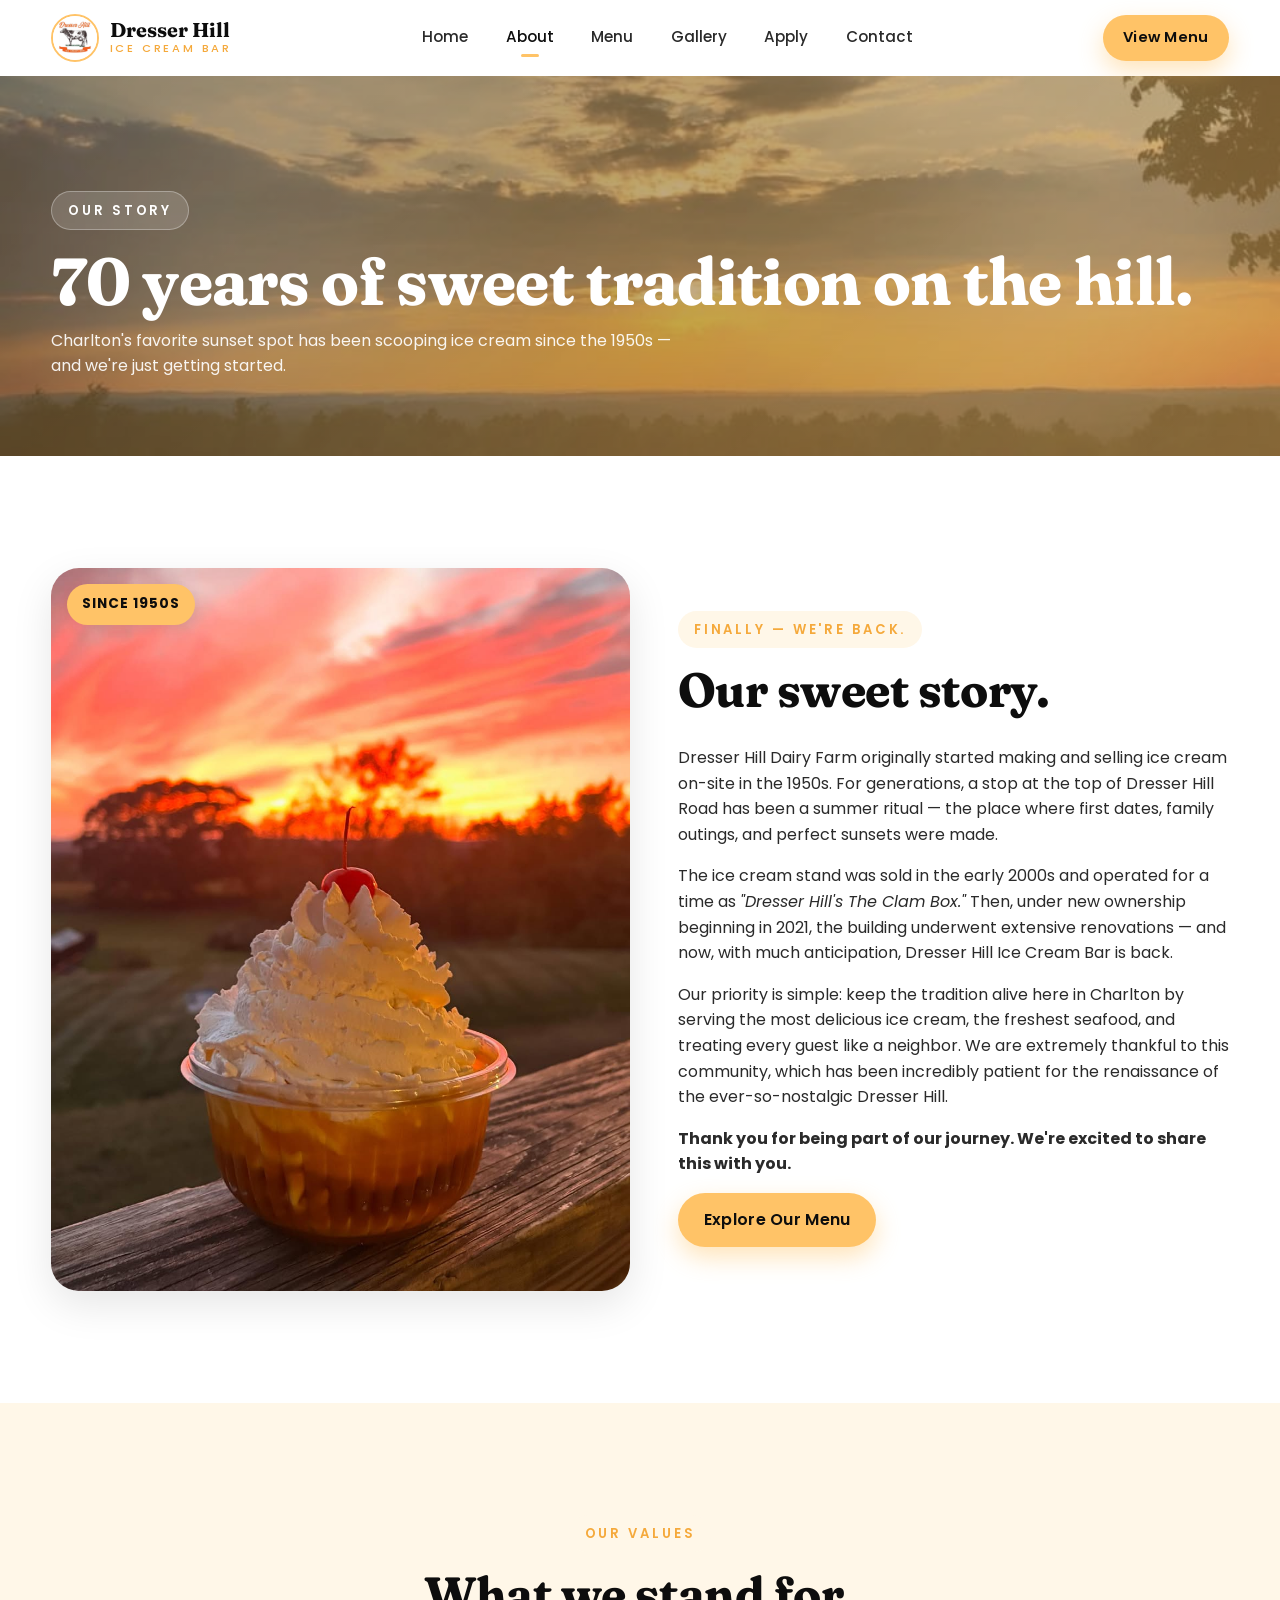
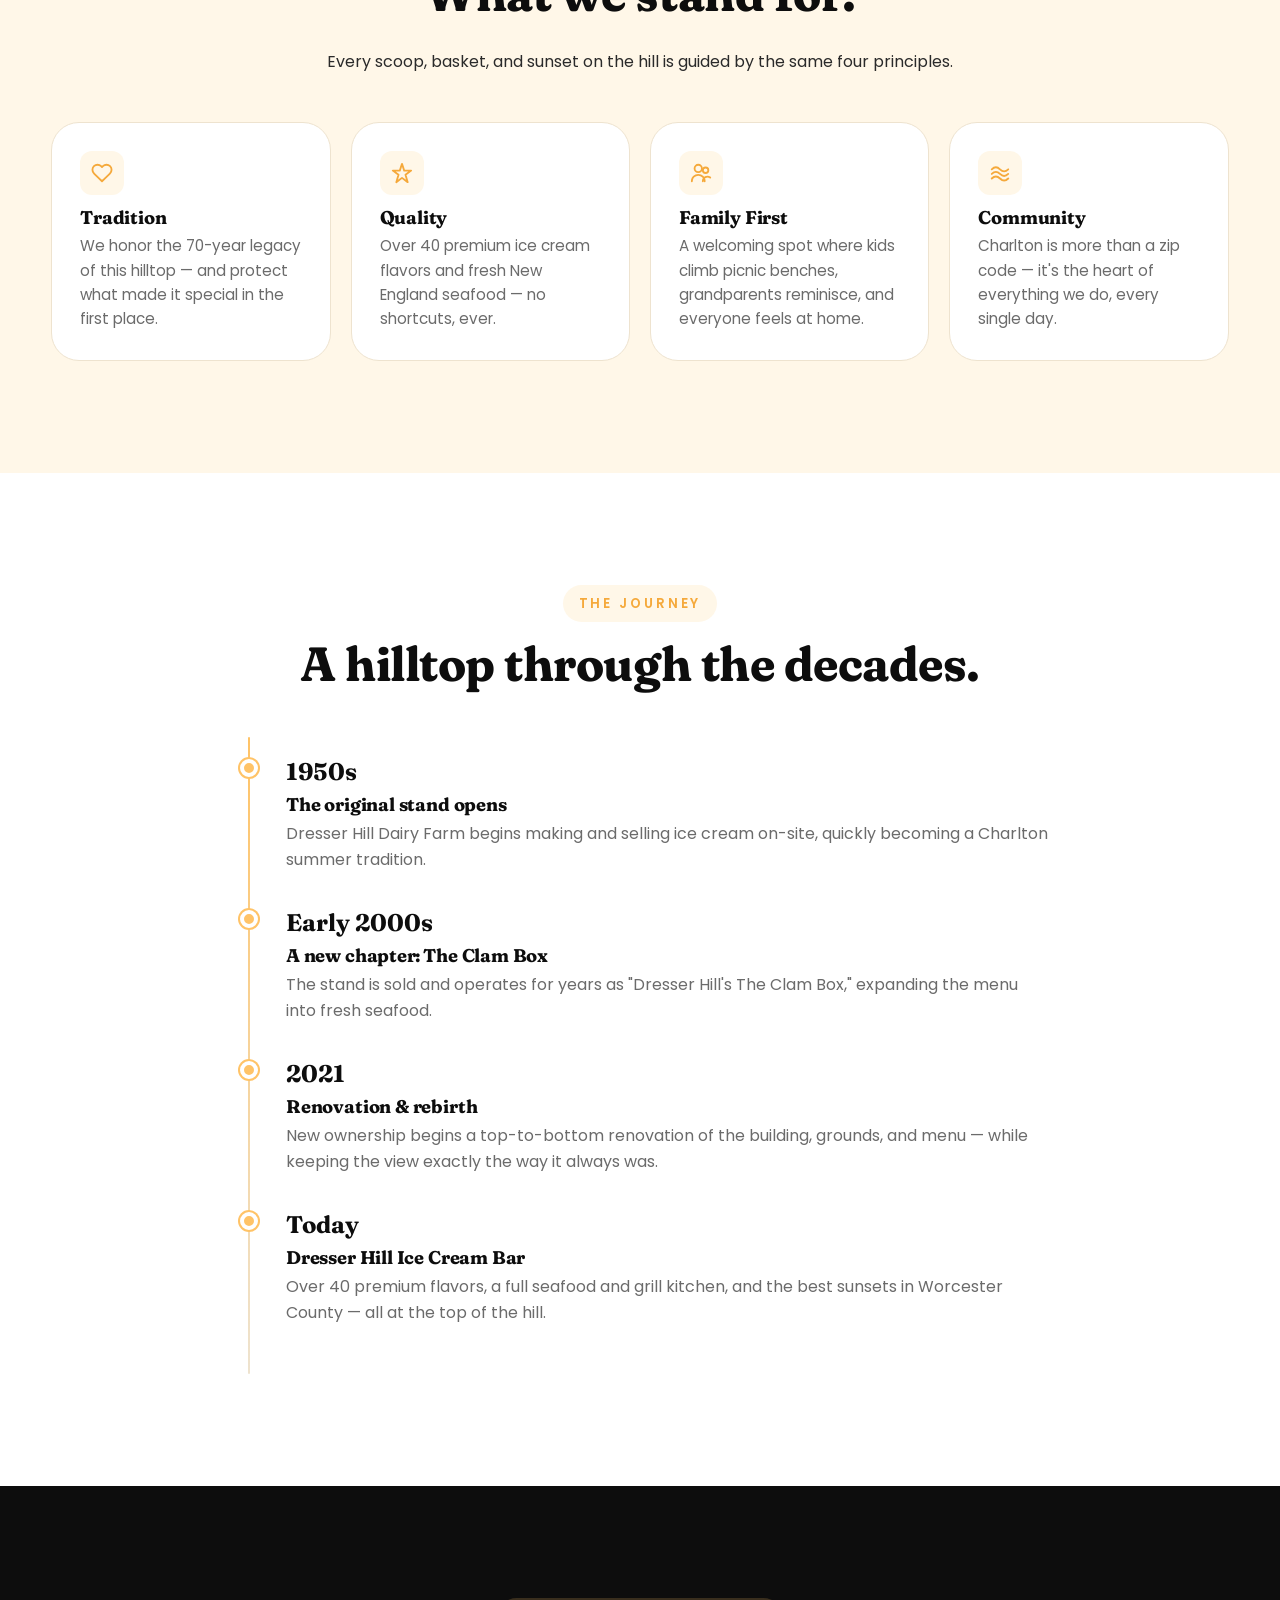
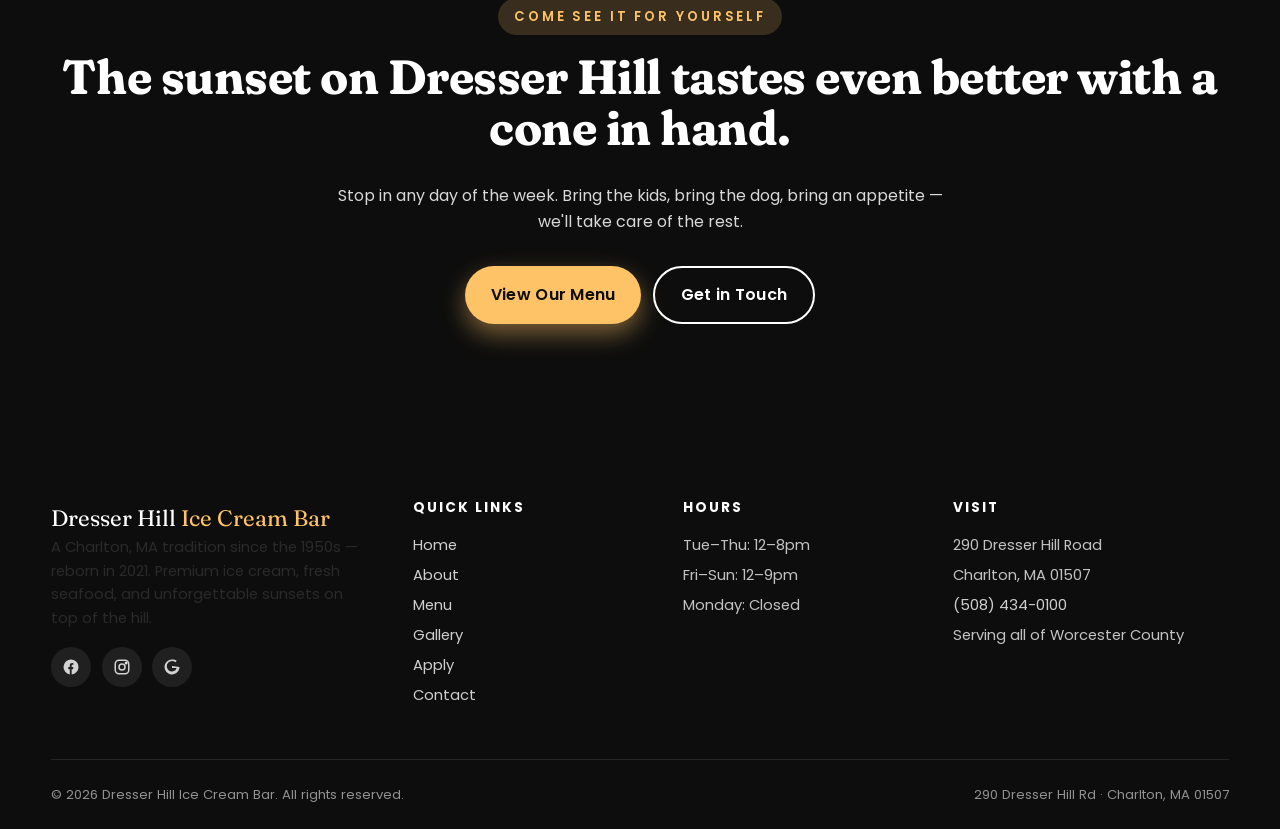
==== about.html @ 0f10ec92 "Initial commit: Dresser Hill Ice Cream Bar static site Made-with: Cursor" ====
<!DOCTYPE html>
<html lang="en">
<head>
<meta charset="UTF-8" />
<meta name="viewport" content="width=device-width, initial-scale=1.0" />
<title>About Dresser Hill Ice Cream Bar | Charlton, MA History Since the 1950s</title>
<meta name="description" content="The story of Dresser Hill — a Charlton, MA ice cream and seafood landmark since the 1950s, reborn in 2021. Learn our history, mission, and what makes us the hilltop favorite." />
<link rel="canonical" href="https://www.dresserhillicecreambar.com/about.html" />

<meta property="og:type" content="article" />
<meta property="og:title" content="About Dresser Hill Ice Cream Bar" />
<meta property="og:description" content="70 years of ice cream tradition on the highest hill in Worcester County. Our story, our mission, and the team behind the scoops." />
<meta property="og:image" content="images/sunset.jpg" />
<meta name="twitter:card" content="summary_large_image" />

<link rel="preconnect" href="https://fonts.googleapis.com" />
<link rel="preconnect" href="https://fonts.gstatic.com" crossorigin />
<link href="https://fonts.googleapis.com/css2?family=Fraunces:ital,opsz,wght,SOFT,WONK@0,9..144,400..800,30..100,0..1;1,9..144,400..700,30..100,0..1&family=Poppins:wght@300;400;500;600;700&display=swap" rel="stylesheet" />
<link rel="stylesheet" href="css/styles.css" />
<link rel="icon" href="images/logo.jpg" type="image/jpeg" />

<script type="application/ld+json">
{
  "@context": "https://schema.org",
  "@type": "IceCreamShop",
  "name": "Dresser Hill Ice Cream Bar",
  "url": "https://www.dresserhillicecreambar.com/about.html",
  "image": "https://www.dresserhillicecreambar.com/images/sunset.jpg",
  "telephone": "+1-508-434-0100",
  "address": {
    "@type": "PostalAddress",
    "streetAddress": "290 Dresser Hill Road",
    "addressLocality": "Charlton",
    "addressRegion": "MA",
    "postalCode": "01507",
    "addressCountry": "US"
  },
  "foundingDate": "1950",
  "aggregateRating": { "@type": "AggregateRating", "ratingValue": "4.1", "reviewCount": "129" }
}
</script>
</head>
<body>

<header class="header">
  <div class="container header__inner">
    <a href="index.html" class="brand" aria-label="Dresser Hill Ice Cream Bar home">
      <img src="images/logo.jpg" alt="Dresser Hill Ice Cream Bar logo" class="brand__logo" />
      <span class="brand__text">Dresser Hill<small>Ice Cream Bar</small></span>
    </a>
    <nav class="nav" aria-label="Primary">
      <a href="index.html">Home</a>
      <a href="about.html" class="active">About</a>
      <a href="services.html">Menu</a>
      <a href="gallery.html">Gallery</a>
      <a href="apply.html">Apply</a>
      <a href="contact.html">Contact</a>
      <a href="services.html" class="btn btn--primary">View Menu</a>
    </nav>
    <a href="services.html" class="btn btn--primary header__cta">View Menu</a>
    <button class="menu-toggle" aria-label="Open menu" aria-expanded="false"><span></span></button>
  </div>
</header>

<section class="page-hero">
  <div class="container">
    <span class="eyebrow">Our Story</span>
    <h1>70 years of sweet tradition on the hill.</h1>
    <p>Charlton's favorite sunset spot has been scooping ice cream since the 1950s — and we're just getting started.</p>
  </div>
</section>

<!-- ======= STORY ======= -->
<section class="section">
  <div class="container">
    <div class="story">
      <div class="story__media reveal reveal--left">
        <img src="images/ice-cream-sunset.jpg" alt="Ice cream with Dresser Hill sunset backdrop" loading="lazy" />
        <div class="story__badge">Since 1950s</div>
      </div>
      <div class="story__body reveal reveal--right">
        <span class="eyebrow">Finally — we're back.</span>
        <h2>Our sweet story.</h2>
        <p>Dresser Hill Dairy Farm originally started making and selling ice cream on-site in the 1950s. For generations, a stop at the top of Dresser Hill Road has been a summer ritual — the place where first dates, family outings, and perfect sunsets were made.</p>
        <p>The ice cream stand was sold in the early 2000s and operated for a time as <em>"Dresser Hill's The Clam Box."</em> Then, under new ownership beginning in 2021, the building underwent extensive renovations — and now, with much anticipation, Dresser Hill Ice Cream Bar is back.</p>
        <p>Our priority is simple: keep the tradition alive here in Charlton by serving the most delicious ice cream, the freshest seafood, and treating every guest like a neighbor. We are extremely thankful to this community, which has been incredibly patient for the renaissance of the ever-so-nostalgic Dresser Hill.</p>
        <p><strong>Thank you for being part of our journey. We're excited to share this with you.</strong></p>
        <a href="services.html" class="btn btn--primary">Explore Our Menu</a>
      </div>
    </div>
  </div>
</section>

<!-- ======= VALUES ======= -->
<section class="section section--tinted">
  <div class="container">
    <div class="section__head reveal">
      <span class="eyebrow">Our Values</span>
      <h2>What we stand for.</h2>
      <p>Every scoop, basket, and sunset on the hill is guided by the same four principles.</p>
    </div>
    <div class="values">
      <div class="value-card reveal" data-stagger="1">
        <div class="value-icon"><svg width="22" height="22" viewBox="0 0 24 24" fill="none" stroke="currentColor" stroke-width="2" stroke-linecap="round" stroke-linejoin="round"><path d="M20.8 4.6a5.5 5.5 0 0 0-7.8 0L12 5.6l-1-1a5.5 5.5 0 1 0-7.8 7.8l1 1L12 21l7.8-7.6 1-1a5.5 5.5 0 0 0 0-7.8z"/></svg></div>
        <h3>Tradition</h3>
        <p>We honor the 70-year legacy of this hilltop — and protect what made it special in the first place.</p>
      </div>
      <div class="value-card reveal" data-stagger="2">
        <div class="value-icon"><svg width="22" height="22" viewBox="0 0 24 24" fill="none" stroke="currentColor" stroke-width="2" stroke-linecap="round" stroke-linejoin="round"><path d="M12 2l2.4 7.4H22l-6.2 4.5L18.2 22 12 17.3 5.8 22l2.4-8.1L2 9.4h7.6z"/></svg></div>
        <h3>Quality</h3>
        <p>Over 40 premium ice cream flavors and fresh New England seafood — no shortcuts, ever.</p>
      </div>
      <div class="value-card reveal" data-stagger="3">
        <div class="value-icon"><svg width="22" height="22" viewBox="0 0 24 24" fill="none" stroke="currentColor" stroke-width="2" stroke-linecap="round" stroke-linejoin="round"><circle cx="9" cy="7" r="4"/><circle cx="17" cy="9" r="3"/><path d="M2 21a7 7 0 0 1 14 0"/><path d="M14 21a5 5 0 0 1 8-4"/></svg></div>
        <h3>Family First</h3>
        <p>A welcoming spot where kids climb picnic benches, grandparents reminisce, and everyone feels at home.</p>
      </div>
      <div class="value-card reveal" data-stagger="4">
        <div class="value-icon"><svg width="22" height="22" viewBox="0 0 24 24" fill="none" stroke="currentColor" stroke-width="2" stroke-linecap="round" stroke-linejoin="round"><path d="M3 18c3-3 6-3 9 0s6 3 9 0"/><path d="M3 13c3-3 6-3 9 0s6 3 9 0"/><path d="M3 8c3-3 6-3 9 0s6 3 9 0"/></svg></div>
        <h3>Community</h3>
        <p>Charlton is more than a zip code — it's the heart of everything we do, every single day.</p>
      </div>
    </div>
  </div>
</section>

<!-- ======= TIMELINE ======= -->
<section class="section">
  <div class="container">
    <div class="section__head reveal">
      <span class="eyebrow">The Journey</span>
      <h2>A hilltop through the decades.</h2>
    </div>
    <div class="timeline">
      <div class="timeline__item reveal">
        <div class="timeline__year">1950s</div>
        <h3>The original stand opens</h3>
        <p>Dresser Hill Dairy Farm begins making and selling ice cream on-site, quickly becoming a Charlton summer tradition.</p>
      </div>
      <div class="timeline__item reveal">
        <div class="timeline__year">Early 2000s</div>
        <h3>A new chapter: The Clam Box</h3>
        <p>The stand is sold and operates for years as "Dresser Hill's The Clam Box," expanding the menu into fresh seafood.</p>
      </div>
      <div class="timeline__item reveal">
        <div class="timeline__year">2021</div>
        <h3>Renovation &amp; rebirth</h3>
        <p>New ownership begins a top-to-bottom renovation of the building, grounds, and menu — while keeping the view exactly the way it always was.</p>
      </div>
      <div class="timeline__item reveal">
        <div class="timeline__year">Today</div>
        <h3>Dresser Hill Ice Cream Bar</h3>
        <p>Over 40 premium flavors, a full seafood and grill kitchen, and the best sunsets in Worcester County — all at the top of the hill.</p>
      </div>
    </div>
  </div>
</section>

<!-- ======= CTA STRIP ======= -->
<section class="section section--dark center-text">
  <div class="container reveal">
    <span class="eyebrow" style="background:rgba(255,195,103,.18);color:#ffc367">Come See It For Yourself</span>
    <h2 style="color:#fff">The sunset on Dresser Hill tastes even better with a cone in hand.</h2>
    <p style="max-width:640px;margin:0 auto 2rem">Stop in any day of the week. Bring the kids, bring the dog, bring an appetite — we'll take care of the rest.</p>
    <div style="display:flex;gap:.7rem;flex-wrap:wrap;justify-content:center">
      <a href="services.html" class="btn btn--primary">View Our Menu</a>
      <a href="contact.html" class="btn btn--ghost" style="border-color:#fff;color:#fff">Get in Touch</a>
    </div>
  </div>
</section>

<footer class="footer">
  <div class="container">
    <div class="footer__grid">
      <div class="footer__about">
        <div class="footer__brand">Dresser Hill <span>Ice Cream Bar</span></div>
        <p>A Charlton, MA tradition since the 1950s — reborn in 2021. Premium ice cream, fresh seafood, and unforgettable sunsets on top of the hill.</p>
        <div class="footer__socials" aria-label="Social media">
          <a href="https://www.facebook.com/profile.php?id=61554546819414" target="_blank" rel="noopener" aria-label="Facebook"><svg viewBox="0 0 24 24" fill="currentColor"><path d="M22 12a10 10 0 1 0-11.6 9.9v-7h-2V12h2V9.8c0-2 1.2-3.1 3-3.1.9 0 1.8.2 1.8.2v2h-1c-1 0-1.3.6-1.3 1.3V12h2.2l-.3 2.9h-1.9v7A10 10 0 0 0 22 12z"/></svg></a>
          <a href="https://www.instagram.com/dresserhillicecreambar" target="_blank" rel="noopener" aria-label="Instagram"><svg viewBox="0 0 24 24" fill="none" stroke="currentColor" stroke-width="2"><rect x="3" y="3" width="18" height="18" rx="5"/><circle cx="12" cy="12" r="4"/><circle cx="17.5" cy="6.5" r="1" fill="currentColor"/></svg></a>
          <a href="https://maps.app.goo.gl/nAyVSWf8aKPRnjjG9" target="_blank" rel="noopener" aria-label="Google"><svg viewBox="0 0 24 24" fill="currentColor"><path d="M12 10.8v2.6h6.1c-.3 1.6-2 4.6-6.1 4.6a6.9 6.9 0 1 1 0-14 6.2 6.2 0 0 1 4.4 1.7l2-2A9.2 9.2 0 0 0 12 2a10 10 0 1 0 9.8 12c0-.6.1-1.3.1-2L12 10.8z"/></svg></a>
        </div>
      </div>
      <div>
        <h4>Quick Links</h4>
        <ul class="footer__list">
          <li><a href="index.html">Home</a></li>
          <li><a href="about.html">About</a></li>
          <li><a href="services.html">Menu</a></li>
          <li><a href="gallery.html">Gallery</a></li>
          <li><a href="apply.html">Apply</a></li>
          <li><a href="contact.html">Contact</a></li>
        </ul>
      </div>
      <div>
        <h4>Hours</h4>
        <ul class="footer__list">
          <li>Tue–Thu: 12–8pm</li>
          <li>Fri–Sun: 12–9pm</li>
          <li>Monday: Closed</li>
        </ul>
      </div>
      <div>
        <h4>Visit</h4>
        <ul class="footer__list">
          <li>290 Dresser Hill Road</li>
          <li>Charlton, MA 01507</li>
          <li><a href="tel:+15084340100">(508) 434-0100</a></li>
          <li>Serving all of Worcester County</li>
        </ul>
      </div>
    </div>
    <div class="footer__bottom">
      <div>© 2026 Dresser Hill Ice Cream Bar. All rights reserved.</div>
      <div>290 Dresser Hill Rd · Charlton, MA 01507</div>
    </div>
  </div>
</footer>

<button class="to-top" aria-label="Scroll to top">↑</button>
<script src="js/scripts.js"></script>
</body>
</html>
---- css/styles.css ----
/* =========================================================
   Dresser Hill Ice Cream Bar — Global Stylesheet
   Palette: #ffffff (primary) | #ffc367 (secondary) | #000000 (accent)
   ========================================================= */

:root {
  --white: #ffffff;
  --cream: #fff7e8;
  --amber: #ffc367;
  --amber-dark: #f5a93b;
  --ink: #0d0d0d;
  --soft-ink: #2a2a2a;
  --muted: #6b6b6b;
  --line: #eee3cf;
  --shadow-sm: 0 4px 12px rgba(0, 0, 0, 0.06);
  --shadow-md: 0 14px 40px rgba(0, 0, 0, 0.10);
  --shadow-lg: 0 24px 60px rgba(0, 0, 0, 0.18);
  --radius-sm: 10px;
  --radius-md: 18px;
  --radius-lg: 28px;
  --radius-pill: 999px;
  --font-display: "Fraunces", "Georgia", serif;
  --font-body: "Poppins", "Helvetica Neue", Arial, sans-serif;
  --container: 1200px;
  --ease: cubic-bezier(.2,.7,.2,1);
}

/* ---------- Reset & base ---------- */
*, *::before, *::after { box-sizing: border-box; }
html { scroll-behavior: smooth; }
html { overflow-x: clip; }
body {
  margin: 0;
  font-family: var(--font-body);
  color: var(--ink);
  background: var(--white);
  line-height: 1.6;
  -webkit-font-smoothing: antialiased;
  overflow-x: clip;
}
img { max-width: 100%; display: block; }
a { color: inherit; text-decoration: none; }
button { font: inherit; cursor: pointer; border: 0; background: none; color: inherit; }

h1, h2, h3, h4 {
  font-family: var(--font-display);
  font-weight: 700;
  line-height: 1.08;
  letter-spacing: -0.01em;
  margin: 0 0 .6em;
  font-variation-settings: "SOFT" 70, "WONK" 1;
}
h1 { font-size: clamp(2.4rem, 5.2vw, 4.4rem); }
h2 { font-size: clamp(1.9rem, 3.8vw, 3rem); }
h3 { font-size: clamp(1.2rem, 1.8vw, 1.5rem); }
p  { margin: 0 0 1em; color: var(--soft-ink); }

.container {
  width: min(92%, var(--container));
  margin-inline: auto;
}

.eyebrow {
  display: inline-block;
  font-family: var(--font-body);
  font-weight: 600;
  font-size: .82rem;
  letter-spacing: .22em;
  text-transform: uppercase;
  color: var(--amber-dark);
  background: var(--cream);
  padding: .5rem 1rem;
  border-radius: var(--radius-pill);
  margin-bottom: 1rem;
}

.section {
  padding: clamp(4rem, 9vw, 7rem) 0;
  position: relative;
}
.section--tinted { background: var(--cream); }
.section--dark { background: var(--ink); color: var(--white); }
.section--dark p { color: #d8d8d8; }
.section__head { max-width: 740px; margin: 0 auto 3rem; text-align: center; }

/* ---------- Buttons ---------- */
.btn {
  display: inline-flex;
  align-items: center;
  gap: .55rem;
  padding: .9rem 1.6rem;
  border-radius: var(--radius-pill);
  font-weight: 600;
  letter-spacing: .02em;
  transition: transform .25s var(--ease), box-shadow .25s var(--ease), background .25s var(--ease), color .25s var(--ease);
  white-space: nowrap;
  will-change: transform;
}
.btn--primary {
  background: var(--amber);
  color: var(--ink);
  box-shadow: 0 10px 24px rgba(255,195,103,.45);
}
.btn--primary:hover {
  transform: translateY(-3px) scale(1.03);
  box-shadow: 0 18px 36px rgba(255,195,103,.55);
  background: var(--amber-dark);
}
.btn--ghost {
  background: transparent;
  color: var(--ink);
  border: 2px solid var(--ink);
}
.btn--ghost:hover {
  background: var(--ink);
  color: var(--white);
  transform: translateY(-3px);
}
.btn--dark {
  background: var(--ink);
  color: var(--white);
}
.btn--dark:hover {
  transform: translateY(-3px);
  background: var(--amber);
  color: var(--ink);
}
.btn svg { width: 18px; height: 18px; }

/* ---------- Header ---------- */
.header {
  position: sticky;
  top: 0;
  z-index: 50;
  backdrop-filter: saturate(160%) blur(14px);
  background: rgba(255,255,255,.82);
  border-bottom: 1px solid transparent;
  transition: background .3s var(--ease), border-color .3s var(--ease), box-shadow .3s var(--ease);
}
.header.scrolled {
  background: rgba(255,255,255,.96);
  border-bottom-color: var(--line);
  box-shadow: var(--shadow-sm);
}
.header__inner {
  display: flex;
  align-items: center;
  justify-content: space-between;
  gap: 1.2rem;
  padding: .85rem 0;
}
.header__cta { font-size: .92rem; padding: .7rem 1.25rem; }
@media (max-width: 900px) { .header__cta { display: none; } }
.brand {
  display: flex;
  align-items: center;
  gap: .65rem;
  font-family: var(--font-display);
  font-weight: 700;
  font-size: 1.25rem;
  color: var(--ink);
}
.brand__logo {
  width: 48px;
  height: 48px;
  border-radius: 50%;
  object-fit: cover;
  border: 2px solid var(--amber);
  background: var(--white);
}
.brand__text { line-height: 1; }
.brand__text small {
  display: block;
  font-family: var(--font-body);
  font-weight: 500;
  font-size: .7rem;
  letter-spacing: .25em;
  text-transform: uppercase;
  color: var(--amber-dark);
  margin-top: 3px;
}

.nav { display: flex; align-items: center; gap: .35rem; }
.nav a {
  padding: .55rem 1rem;
  border-radius: var(--radius-pill);
  font-weight: 500;
  font-size: .95rem;
  color: var(--soft-ink);
  transition: color .2s var(--ease), background .2s var(--ease);
  position: relative;
}
.nav a:hover { color: var(--ink); background: var(--cream); }
.nav a.active { color: var(--ink); }
.nav a.active::after {
  content: "";
  position: absolute;
  left: 50%;
  bottom: 2px;
  transform: translateX(-50%);
  width: 18px;
  height: 3px;
  border-radius: 3px;
  background: var(--amber);
}

.header .btn { padding: .7rem 1.25rem; font-size: .92rem; }
.nav > .btn { display: none; }
@media (max-width: 900px) { .nav > .btn { display: inline-flex; } }

.menu-toggle {
  display: none;
  width: 44px;
  height: 44px;
  border-radius: 50%;
  background: var(--cream);
  align-items: center;
  justify-content: center;
}
.menu-toggle span, .menu-toggle span::before, .menu-toggle span::after {
  content: "";
  display: block;
  width: 18px;
  height: 2px;
  background: var(--ink);
  border-radius: 2px;
  transition: transform .3s var(--ease), top .3s var(--ease), opacity .2s;
  position: relative;
}
.menu-toggle span::before { position: absolute; top: -6px; }
.menu-toggle span::after  { position: absolute; top:  6px; }
.menu-toggle.open span { background: transparent; }
.menu-toggle.open span::before { top: 0; transform: rotate(45deg); }
.menu-toggle.open span::after  { top: 0; transform: rotate(-45deg); }

@media (max-width: 900px) {
  /* Mobile menu lives inside the header (no fixed overlay) — bar + dropdown share one solid block */
  .header {
    backdrop-filter: none;
    -webkit-backdrop-filter: none;
    background: var(--white);
    z-index: 100;
    isolation: isolate;
  }
  .header.scrolled {
    background: var(--white);
  }
  html {
    overscroll-behavior-x: none;
    overscroll-behavior-y: contain;
  }

  .header__inner {
    flex-wrap: wrap;
    align-items: center;
    padding: .7rem 0;
    row-gap: 0;
  }
  .brand {
    order: 1;
    min-width: 0;
    flex: 0 1 auto;
  }
  .menu-toggle {
    order: 2;
    margin-left: auto;
    flex-shrink: 0;
    display: inline-flex;
  }
  .nav {
    order: 3;
    flex-basis: 100%;
    width: 100%;
    position: relative;
    left: auto;
    right: auto;
    top: auto;
    z-index: auto;
    flex-direction: column;
    align-items: stretch;
    gap: 0;
    max-height: 0;
    overflow: hidden;
    padding: 0;
    margin: 0;
    background: var(--white);
    border-top: 0;
    border-bottom: 0;
    box-shadow: none;
    transform: none;
    transition: max-height 0.45s var(--ease), padding-block 0.45s var(--ease);
    pointer-events: none;
    -webkit-overflow-scrolling: touch;
  }
  .nav.open {
    max-height: min(75vh, 560px);
    overflow-x: hidden;
    overflow-y: auto;
    overscroll-behavior: contain;
    padding: 0.75rem 0 calc(0.75rem + env(safe-area-inset-bottom, 0px));
    border-top: 1px solid var(--line);
    border-bottom: 1px solid var(--line);
    box-shadow: var(--shadow-md);
    pointer-events: auto;
    touch-action: pan-y;
  }
  .nav a { padding: .95rem .8rem; border-radius: var(--radius-sm); font-size: 1.05rem; }
  .nav a.active::after { left: .9rem; transform: none; }
  .nav .btn { margin-top: .6rem; justify-content: center; }
}

/* ---------- Hero ---------- */
.hero {
  position: relative;
  min-height: min(92vh, 900px);
  display: flex;
  align-items: center;
  color: var(--white);
  overflow: hidden;
  isolation: isolate;
}
.hero__bg {
  position: absolute;
  inset: -8% 0 0 0;
  z-index: -2;
  background-size: cover;
  background-position: center;
  will-change: transform;
}
.hero__bg--sunset {
  background-image: url("../images/sunset.jpg");
  opacity: .55;
  mix-blend-mode: screen;
}
.hero__bg--main {
  background-image: url("../images/ice-cream-sunset.jpg");
}
.hero::before {
  content: "";
  position: absolute;
  inset: 0;
  background:
    linear-gradient(180deg, rgba(0,0,0,.25) 0%, rgba(0,0,0,.45) 55%, rgba(0,0,0,.75) 100%),
    radial-gradient(ellipse at 70% 30%, rgba(255,195,103,.35), transparent 55%);
  z-index: -1;
}
.hero__content {
  padding: 7rem 0 6rem;
  max-width: 820px;
  animation: fadeUp 1.1s var(--ease) both;
}
.hero h1 {
  color: var(--white);
  font-size: clamp(2.8rem, 6vw, 5.2rem);
  letter-spacing: -0.02em;
  text-shadow: 0 8px 40px rgba(0,0,0,.35);
}
.hero h1 em {
  font-style: italic;
  color: var(--amber);
  font-variation-settings: "SOFT" 100, "WONK" 1;
}
.hero__lede {
  color: rgba(255,255,255,.92);
  font-size: clamp(1.05rem, 1.35vw, 1.25rem);
  max-width: 620px;
  margin-bottom: 2rem;
}
.hero__eyebrow {
  background: rgba(255,255,255,.12);
  color: var(--white);
  backdrop-filter: blur(8px);
  border: 1px solid rgba(255,255,255,.25);
}
.hero__cta {
  display: flex;
  flex-wrap: wrap;
  gap: .8rem;
  margin-top: 1.2rem;
}
.hero__meta {
  display: flex;
  flex-wrap: wrap;
  gap: 2rem 2.5rem;
  margin-top: 3rem;
  color: rgba(255,255,255,.9);
  font-size: .92rem;
}
.hero__meta strong { display: block; color: var(--amber); font-weight: 700; margin-bottom: 2px; font-size: 1rem; }
.hero__scroll {
  position: absolute;
  bottom: 1.5rem;
  left: 50%;
  transform: translateX(-50%);
  color: rgba(255,255,255,.75);
  font-size: .78rem;
  letter-spacing: .3em;
  text-transform: uppercase;
  animation: bob 2.4s ease-in-out infinite;
}

/* Page header (non-home) */
.page-hero {
  position: relative;
  padding: clamp(5rem, 9vw, 8rem) 0 clamp(3.5rem, 6vw, 5rem);
  background:
    linear-gradient(135deg, rgba(0,0,0,.55), rgba(0,0,0,.2)),
    var(--amber);
  color: var(--white);
  overflow: hidden;
  isolation: isolate;
}
.page-hero::after {
  content: "";
  position: absolute;
  inset: 0;
  z-index: -1;
  background-image: url("../images/sunset.jpg");
  background-size: cover;
  background-position: center;
  opacity: .35;
}
.page-hero h1 { color: var(--white); margin-bottom: .6rem; }
.page-hero p { color: rgba(255,255,255,.92); max-width: 620px; margin: 0; }
.page-hero .eyebrow { background: rgba(255,255,255,.15); color: var(--white); border: 1px solid rgba(255,255,255,.3); }

/* ---------- Reveal animations ---------- */
.reveal { opacity: 0; transform: translateY(34px); transition: opacity .9s var(--ease), transform .9s var(--ease); }
.reveal.in { opacity: 1; transform: translateY(0); }
.reveal--left { transform: translateX(-40px); }
.reveal--left.in { transform: translateX(0); }
.reveal--right { transform: translateX(40px); }
.reveal--right.in { transform: translateX(0); }
.reveal[data-stagger="1"] { transition-delay: .1s; }
.reveal[data-stagger="2"] { transition-delay: .2s; }
.reveal[data-stagger="3"] { transition-delay: .3s; }
.reveal[data-stagger="4"] { transition-delay: .4s; }
.reveal[data-stagger="5"] { transition-delay: .5s; }

@keyframes fadeUp {
  from { opacity: 0; transform: translateY(28px); }
  to   { opacity: 1; transform: translateY(0); }
}
@keyframes bob {
  0%,100% { transform: translate(-50%, 0); }
  50%     { transform: translate(-50%, 8px); }
}

/* ---------- Services cards (home overview) ---------- */
.svc-grid {
  display: grid;
  gap: 1.25rem;
  grid-template-columns: repeat(auto-fit, minmax(260px, 1fr));
}
.svc-card {
  position: relative;
  display: block;
  background: var(--white);
  border-radius: var(--radius-lg);
  overflow: hidden;
  box-shadow: var(--shadow-sm);
  border: 1px solid var(--line);
  transition: transform .35s var(--ease), box-shadow .35s var(--ease);
  isolation: isolate;
}
.svc-card:hover {
  transform: translateY(-8px);
  box-shadow: var(--shadow-md);
}
.svc-card__media {
  aspect-ratio: 4/3;
  overflow: hidden;
  background: var(--cream);
}
.svc-card__media img {
  width: 100%; height: 100%; object-fit: cover;
  transition: transform .7s var(--ease);
}
.svc-card:hover .svc-card__media img { transform: scale(1.07); }
.svc-card__body { padding: 1.4rem 1.5rem 1.75rem; }
.svc-card__icon {
  width: 46px; height: 46px;
  display: grid; place-items: center;
  background: var(--cream);
  border-radius: 14px;
  margin-bottom: .9rem;
  color: var(--amber-dark);
}
.svc-card h3 { margin-bottom: .4rem; }
.svc-card p  { color: var(--muted); font-size: .95rem; margin-bottom: .9rem; }
.svc-card__link {
  display: inline-flex;
  align-items: center;
  gap: .4rem;
  font-weight: 600;
  color: var(--ink);
}
.svc-card__link::after { content: "→"; transition: transform .25s var(--ease); }
.svc-card:hover .svc-card__link::after { transform: translateX(4px); }

/* ---------- Why choose us ---------- */
.why-grid {
  display: grid;
  gap: 1.25rem;
  grid-template-columns: repeat(auto-fit, minmax(220px, 1fr));
}
.why-card {
  padding: 2rem 1.5rem;
  border-radius: var(--radius-lg);
  background: var(--white);
  border: 1px solid var(--line);
  transition: transform .35s var(--ease), box-shadow .35s var(--ease), border-color .35s var(--ease);
  text-align: center;
}
.why-card:hover {
  transform: translateY(-6px);
  border-color: var(--amber);
  box-shadow: 0 18px 40px rgba(255,195,103,.25);
}
.why-card__num {
  font-family: var(--font-display);
  font-size: clamp(2.6rem, 4vw, 3.4rem);
  line-height: 1;
  color: var(--amber-dark);
  margin-bottom: .4rem;
  font-variation-settings: "SOFT" 100, "WONK" 1;
}
.why-card h3 { font-size: 1.15rem; margin-bottom: .3rem; }
.why-card p { font-size: .92rem; color: var(--muted); margin: 0; }

/* ---------- Testimonials ---------- */
.reviews {
  text-align: center;
}
.reviews__rating {
  display: inline-flex;
  align-items: center;
  justify-content: center;
  flex-wrap: wrap;
  gap: .55rem .75rem;
  padding: .8rem 1.25rem;
  border-radius: var(--radius-pill);
  background: var(--white);
  border: 1px solid var(--line);
  box-shadow: var(--shadow-sm);
  margin-bottom: 2.5rem;
}
.reviews__rating-text {
  display: inline-flex;
  align-items: baseline;
  flex-wrap: wrap;
  gap: 0 .25rem;
  font-size: .95rem;
  color: var(--soft-ink);
}
.reviews__rating-label {
  font-weight: 700;
  color: var(--ink);
  text-transform: uppercase;
  letter-spacing: .06em;
  font-size: .72rem;
}
.reviews__rating-sep { color: var(--line); font-weight: 400; }
.reviews__rating small { color: var(--muted); font-size: .88rem; }

.carousel {
  position: relative;
  max-width: 820px;
  margin: 0 auto;
}
.carousel__track {
  display: grid;
  grid-template-columns: 1fr;
}
.testimonial {
  grid-column: 1 / -1;
  grid-row: 1 / 2;
  opacity: 0;
  transition: opacity .5s var(--ease);
  pointer-events: none;
  padding: 2.5rem 1.5rem;
}
.testimonial.active { opacity: 1; pointer-events: auto; position: relative; }
.testimonial blockquote {
  font-family: var(--font-display);
  font-style: italic;
  font-size: clamp(1.15rem, 1.7vw, 1.45rem);
  line-height: 1.45;
  color: var(--ink);
  margin: 0 0 1.3rem;
  font-variation-settings: "SOFT" 100;
}
.testimonial cite {
  display: block;
  font-style: normal;
  font-weight: 600;
  color: var(--amber-dark);
  font-size: .92rem;
  letter-spacing: .08em;
  text-transform: uppercase;
}
.carousel__dots {
  display: flex;
  justify-content: center;
  gap: .5rem;
  margin-top: 1rem;
}
.carousel__dots button {
  width: 10px; height: 10px; border-radius: 50%;
  background: var(--line);
  transition: background .25s, transform .25s;
}
.carousel__dots button.active { background: var(--amber-dark); transform: scale(1.4); }

.reviews__more {
  margin-top: 2rem;
}

/* ---------- Map / contact CTA ---------- */
.locate {
  display: grid;
  grid-template-columns: 1.2fr 1fr;
  gap: 2.5rem;
  align-items: stretch;
}
.locate__map {
  border-radius: var(--radius-lg);
  overflow: hidden;
  min-height: 420px;
  height: 420px;
  box-shadow: var(--shadow-md);
  border: 1px solid var(--line);
  position: relative;
}
.locate__map iframe {
  position: absolute;
  inset: 0;
  width: 100%;
  height: 100%;
  min-height: 100%;
  display: block;
  border: 0;
}
.locate__info { display: flex; flex-direction: column; justify-content: center; }
.locate__info h2 { margin-bottom: .6rem; }
.locate__info .info-row {
  display: flex;
  gap: .9rem;
  align-items: flex-start;
  padding: 1rem 0;
  border-bottom: 1px solid var(--line);
}
.locate__info .info-row:last-of-type { border-bottom: 0; }
.locate__info .info-row .icon {
  width: 38px; height: 38px;
  flex: none;
  border-radius: 12px;
  background: var(--cream);
  display: grid; place-items: center;
  color: var(--amber-dark);
}
.locate__info .info-row strong { display: block; font-size: .85rem; color: var(--muted); letter-spacing: .06em; text-transform: uppercase; margin-bottom: 2px; }
.locate__info a { font-weight: 600; }
.locate__info a:hover { color: var(--amber-dark); }
@media (max-width: 820px) {
  .locate { grid-template-columns: 1fr; }
  .locate__map { min-height: 300px; height: 300px; }
}

/* ---------- About page ---------- */
.story {
  display: grid;
  grid-template-columns: 1.05fr 1fr;
  gap: 3rem;
  align-items: center;
}
.story__media {
  position: relative;
  border-radius: var(--radius-lg);
  overflow: hidden;
  box-shadow: var(--shadow-md);
  aspect-ratio: 4/5;
}
.story__media img { width: 100%; height: 100%; object-fit: cover; }
.story__badge {
  position: absolute;
  top: 1rem; left: 1rem;
  background: var(--amber);
  color: var(--ink);
  padding: .6rem .9rem;
  border-radius: var(--radius-pill);
  font-weight: 700;
  font-size: .85rem;
  letter-spacing: .08em;
  text-transform: uppercase;
  box-shadow: var(--shadow-sm);
}
@media (max-width: 900px) { .story { grid-template-columns: 1fr; gap: 2rem; } }

.values {
  display: grid;
  grid-template-columns: repeat(auto-fit, minmax(240px, 1fr));
  gap: 1.25rem;
}
.value-card {
  padding: 1.75rem;
  background: var(--white);
  border-radius: var(--radius-lg);
  border: 1px solid var(--line);
  transition: border-color .3s, transform .3s;
}
.value-card:hover { border-color: var(--amber); transform: translateY(-4px); }
.value-card h3 { margin-bottom: .4rem; font-size: 1.15rem; }
.value-card p { color: var(--muted); margin: 0; font-size: .95rem; }
.value-card .value-icon {
  width: 44px; height: 44px;
  border-radius: 12px;
  background: var(--cream);
  display: grid; place-items: center;
  margin-bottom: .8rem;
  color: var(--amber-dark);
}

/* Timeline */
.timeline {
  max-width: 820px;
  margin: 0 auto;
  position: relative;
  padding: 1rem 0;
}
.timeline::before {
  content: "";
  position: absolute;
  top: 0; bottom: 0;
  left: 18px;
  width: 2px;
  background: linear-gradient(180deg, var(--amber), var(--line));
  border-radius: 2px;
}
.timeline__item { position: relative; padding: 0 0 2rem 3.5rem; }
.timeline__item::before {
  content: "";
  position: absolute;
  left: 10px; top: 6px;
  width: 18px; height: 18px;
  border-radius: 50%;
  background: var(--amber);
  border: 4px solid var(--white);
  box-shadow: 0 0 0 2px var(--amber);
}
.timeline__year {
  font-family: var(--font-display);
  font-size: 1.5rem;
  font-weight: 700;
  color: var(--ink);
}
.timeline__item h3 { margin: .2rem 0 .4rem; font-size: 1.15rem; }
.timeline__item p  { margin: 0; color: var(--muted); }

/* ---------- Services page ---------- */
.flagship {
  display: grid;
  grid-template-columns: 1fr 1fr;
  gap: 3rem;
  align-items: center;
  padding: 2rem;
  background: var(--white);
  border-radius: var(--radius-lg);
  box-shadow: var(--shadow-md);
  border: 1px solid var(--line);
}
.flagship__media {
  aspect-ratio: 4/3;
  border-radius: var(--radius-md);
  overflow: hidden;
}
.flagship__media img { width: 100%; height: 100%; object-fit: cover; }
.flagship__body h2 { margin-bottom: .8rem; }
.flagship__body .eyebrow { background: var(--cream); }
@media (max-width: 820px) { .flagship { grid-template-columns: 1fr; padding: 1.25rem; gap: 1.5rem; } }

.service-block {
  display: grid;
  grid-template-columns: 1fr 1fr;
  gap: 2.5rem;
  align-items: center;
  padding: 3rem 0;
  border-bottom: 1px solid var(--line);
}
.service-block:last-child { border-bottom: 0; }
.service-block:nth-child(even) .service-block__media { order: 2; }
.service-block__media {
  aspect-ratio: 4/3;
  border-radius: var(--radius-lg);
  overflow: hidden;
  box-shadow: var(--shadow-md);
}
.service-block__media img { width: 100%; height: 100%; object-fit: cover; transition: transform .7s var(--ease); }
.service-block__media:hover img { transform: scale(1.05); }
.service-block h2 { margin-bottom: .5rem; }
.service-block__ctas { display: flex; flex-wrap: wrap; gap: .7rem; margin-top: 1rem; }
@media (max-width: 820px) {
  .service-block { grid-template-columns: 1fr; gap: 1.5rem; padding: 2rem 0; }
  .service-block:nth-child(even) .service-block__media { order: 0; }
}

/* Flavor grid */
.flavors {
  background: var(--white);
  border-radius: var(--radius-lg);
  padding: 2rem;
  border: 1px solid var(--line);
  box-shadow: var(--shadow-sm);
}
.flavors__grid {
  display: grid;
  gap: .5rem .75rem;
  grid-template-columns: repeat(auto-fill, minmax(170px, 1fr));
}
.flavor {
  padding: .55rem .85rem;
  background: var(--cream);
  border-radius: var(--radius-pill);
  font-size: .9rem;
  font-weight: 500;
  color: var(--soft-ink);
  display: inline-flex;
  align-items: center;
  gap: .4rem;
  transition: transform .2s var(--ease), background .2s;
}
.flavor:hover { background: var(--amber); transform: translateY(-2px); }
.flavor--seasonal::after {
  content: "Seasonal";
  font-size: .65rem;
  background: var(--ink);
  color: var(--white);
  padding: 2px 6px;
  border-radius: var(--radius-pill);
  letter-spacing: .05em;
  text-transform: uppercase;
}

/* ---------- Gallery ---------- */
.filters {
  display: flex;
  justify-content: center;
  flex-wrap: wrap;
  gap: .5rem;
  margin-bottom: 2rem;
}
.filter-btn {
  padding: .55rem 1.1rem;
  border-radius: var(--radius-pill);
  font-size: .92rem;
  font-weight: 500;
  background: var(--cream);
  color: var(--soft-ink);
  transition: background .2s, color .2s, transform .2s;
}
.filter-btn:hover { background: var(--amber); }
.filter-btn.active { background: var(--ink); color: var(--white); }

@media (max-width: 768px) {
  .filter-btn {
    min-height: 44px;
    padding: .55rem 1.25rem;
    display: inline-flex;
    align-items: center;
    justify-content: center;
  }
}

.gallery {
  display: grid;
  gap: 1rem;
  grid-template-columns: repeat(auto-fit, minmax(260px, 1fr));
  grid-auto-flow: dense;
}
.gallery__item {
  position: relative;
  overflow: hidden;
  border-radius: var(--radius-md);
  cursor: pointer;
  aspect-ratio: 1/1;
  background: var(--cream);
  transition: transform .35s var(--ease);
}
.gallery__item:hover { transform: scale(1.02); }
.gallery__item.tall { grid-row: span 2; aspect-ratio: 1/2; }
@media (max-width: 640px) { .gallery__item.tall { grid-row: span 1; aspect-ratio: 1/1; } }
.gallery__item img {
  width: 100%; height: 100%; object-fit: cover;
  transition: transform .7s var(--ease), filter .3s;
}
.gallery__item:hover img { transform: scale(1.08); filter: brightness(.85); }
.gallery__item::after {
  content: "＋";
  position: absolute;
  inset: 0;
  display: grid;
  place-items: center;
  font-size: 2rem;
  color: var(--white);
  opacity: 0;
  transition: opacity .3s;
  pointer-events: none;
  background: rgba(0,0,0,.2);
}
.gallery__item:hover::after { opacity: 1; }
.gallery__item.hidden { display: none; }

/* Lightbox */
.lightbox {
  position: fixed;
  inset: 0;
  background: rgba(0,0,0,.92);
  display: grid;
  place-items: center;
  padding: 2rem;
  z-index: 100;
  opacity: 0;
  pointer-events: none;
  transition: opacity .3s var(--ease);
}
.lightbox.open { opacity: 1; pointer-events: auto; }
.lightbox img {
  max-width: 90vw;
  max-height: 85vh;
  border-radius: var(--radius-md);
  box-shadow: var(--shadow-lg);
}
.lightbox__close, .lightbox__prev, .lightbox__next {
  position: absolute;
  width: 50px; height: 50px;
  border-radius: 50%;
  background: rgba(255,255,255,.15);
  color: var(--white);
  display: grid; place-items: center;
  font-size: 1.4rem;
  backdrop-filter: blur(8px);
  transition: background .2s;
}
.lightbox__close:hover, .lightbox__prev:hover, .lightbox__next:hover { background: var(--amber); color: var(--ink); }
.lightbox__close { top: 1.5rem; right: 1.5rem; }
.lightbox__prev  { left: 1.5rem; top: 50%; transform: translateY(-50%); }
.lightbox__next  { right: 1.5rem; top: 50%; transform: translateY(-50%); }

/* ---------- Contact page ---------- */
.contact-grid {
  display: grid;
  grid-template-columns: 1.1fr 1fr;
  gap: 3rem;
  align-items: flex-start;
}
@media (max-width: 900px) { .contact-grid { grid-template-columns: 1fr; } }

.form {
  background: var(--white);
  padding: 2rem;
  border-radius: var(--radius-lg);
  border: 1px solid var(--line);
  box-shadow: var(--shadow-md);
}
.form .row { display: grid; gap: 1rem; grid-template-columns: 1fr 1fr; margin-bottom: 1rem; }
.form .row--single { grid-template-columns: 1fr; }
@media (max-width: 600px) { .form .row { grid-template-columns: 1fr; } }
.form label {
  display: block;
  font-size: .82rem;
  font-weight: 600;
  color: var(--muted);
  margin-bottom: .35rem;
  letter-spacing: .04em;
  text-transform: uppercase;
}
.form input, .form select, .form textarea {
  width: 100%;
  padding: .85rem 1rem;
  border: 1px solid var(--line);
  border-radius: var(--radius-sm);
  font: inherit;
  background: var(--cream);
  transition: border-color .2s, background .2s, box-shadow .2s;
}
.form input:focus, .form select:focus, .form textarea:focus {
  outline: 0;
  background: var(--white);
  border-color: var(--amber);
  box-shadow: 0 0 0 4px rgba(255,195,103,.25);
}
.form textarea { min-height: 130px; resize: vertical; }
.form .btn { width: 100%; justify-content: center; margin-top: .5rem; }
.form-success {
  display: none;
  padding: 1rem;
  background: #e7f6ea;
  color: #1e5c2e;
  border-radius: var(--radius-sm);
  margin-top: 1rem;
  font-weight: 600;
}
.form-success.show { display: block; }

/* ---------- Apply page ---------- */
.apply-wrap { max-width: 760px; margin: 0 auto; }
.apply-disclaimer {
  font-size: .88rem;
  color: var(--soft-ink);
  line-height: 1.55;
  padding: 1.1rem 1.25rem;
  border-radius: var(--radius-md);
  border: 1px solid var(--line);
  background: var(--cream);
  margin-bottom: 1.5rem;
}
.apply-why .why-card {
  display: flex;
  flex-direction: column;
  align-items: center;
  text-align: center;
}
.apply-why .why-card__icon {
  width: 50px;
  height: 50px;
  display: grid;
  place-items: center;
  background: var(--cream);
  border-radius: 14px;
  margin-bottom: 1rem;
  color: var(--amber-dark);
  border: 1px solid var(--line);
  flex-shrink: 0;
}
.apply-why .why-card__icon svg { width: 26px; height: 26px; }
.apply-why .why-card h3 { margin-top: 0; }

.contact-panel {
  background: var(--ink);
  color: var(--white);
  border-radius: var(--radius-lg);
  padding: 2rem;
  display: flex;
  flex-direction: column;
  gap: 1.2rem;
}
.contact-panel h2 { color: var(--white); }
.contact-panel p { color: rgba(255,255,255,.75); }
.contact-panel .info-row {
  display: flex;
  gap: .9rem;
  align-items: flex-start;
  padding: .7rem 0;
  border-top: 1px solid rgba(255,255,255,.1);
}
.contact-panel .info-row .icon {
  width: 38px; height: 38px;
  border-radius: 12px;
  background: rgba(255,195,103,.18);
  color: var(--amber);
  display: grid; place-items: center;
  flex: none;
}
.contact-panel .info-row strong {
  display: block; font-size: .78rem;
  letter-spacing: .1em; text-transform: uppercase;
  color: var(--amber); margin-bottom: 2px;
}
.contact-panel a { color: var(--white); font-weight: 600; }
.contact-panel a:hover { color: var(--amber); }

.contact-panel__phone {
  display: none;
  margin: 0;
}
.contact-map-below { padding-top: 0; }
.contact-panel__socials {
  display: flex;
  flex-wrap: wrap;
  gap: .5rem;
  margin-top: .6rem;
}
.contact-panel__socials .btn {
  padding: .6rem 1rem;
  font-size: .88rem;
  justify-content: center;
}

.hours-list { list-style: none; padding: 0; margin: 0; }
.hours-list li {
  display: flex;
  justify-content: space-between;
  padding: .35rem 0;
  font-size: .95rem;
  color: rgba(255,255,255,.85);
}
.hours-list li strong { color: var(--white); }

/* ---------- Footer ---------- */
.footer {
  background: var(--ink);
  color: rgba(255,255,255,.75);
  padding: 4rem 0 1.5rem;
}
.footer a { color: rgba(255,255,255,.8); transition: color .2s; }
.footer a:hover { color: var(--amber); }
.footer__grid {
  display: grid;
  grid-template-columns: 1.4fr 1fr 1fr 1.2fr;
  gap: 2.5rem;
  margin-bottom: 3rem;
}
@media (max-width: 820px) { .footer__grid { grid-template-columns: 1fr 1fr; } }
@media (max-width: 560px) { .footer__grid { grid-template-columns: 1fr; } }
.footer h4 {
  color: var(--white);
  font-family: var(--font-body);
  font-size: .85rem;
  letter-spacing: .15em;
  text-transform: uppercase;
  margin-bottom: 1rem;
}
.footer__brand { font-family: var(--font-display); font-size: 1.4rem; color: var(--white); }
.footer__brand span { color: var(--amber); }
.footer__about p { font-size: .92rem; line-height: 1.6; }
.footer__list { list-style: none; padding: 0; margin: 0; }
.footer__list li { padding: .2rem 0; font-size: .92rem; }
.footer__socials { display: flex; gap: .65rem; margin-top: 1rem; }
.footer__socials a {
  width: 40px; height: 40px;
  border-radius: 50%;
  background: rgba(255,255,255,.08);
  display: grid; place-items: center;
  transition: background .2s, transform .2s;
}
.footer__socials a:hover { background: var(--amber); color: var(--ink); transform: translateY(-3px); }
.footer__socials svg { width: 18px; height: 18px; }
.footer__bottom {
  border-top: 1px solid rgba(255,255,255,.1);
  padding-top: 1.5rem;
  display: flex;
  justify-content: space-between;
  flex-wrap: wrap;
  gap: .6rem;
  font-size: .82rem;
  color: rgba(255,255,255,.55);
}

/* ---------- Scroll-to-top ---------- */
.to-top {
  position: fixed;
  right: 1.4rem; bottom: 1.4rem;
  width: 46px; height: 46px;
  border-radius: 50%;
  background: var(--amber);
  color: var(--ink);
  display: grid; place-items: center;
  box-shadow: var(--shadow-md);
  opacity: 0; transform: translateY(20px);
  transition: opacity .3s, transform .3s, background .2s;
  z-index: 40;
  font-size: 1.2rem;
}
.to-top.show { opacity: 1; transform: translateY(0); }
.to-top:hover { background: var(--ink); color: var(--amber); }

/* ---------- Utility ---------- */
.center-text { text-align: center; }
.mt-2 { margin-top: 2rem; }
.mb-2 { margin-bottom: 2rem; }

/* ============================================================
   STAR RATING (4.5 stars visual)
   ============================================================ */
.star-rating {
  --star-size: 18px;
  --star-gap: 2px;
  display: inline-flex;
  align-items: center;
  gap: var(--star-gap);
  line-height: 1;
}
.star-rating .star {
  width: var(--star-size);
  height: var(--star-size);
  flex: none;
  color: var(--amber);
}
.star-rating .star svg { width: 100%; height: 100%; display: block; }
.star-rating .star--half { position: relative; color: rgba(255,255,255,.35); }
.star-rating .star--half > svg { color: inherit; }
.star-rating .star--half::before {
  content: "";
  position: absolute;
  inset: 0;
  width: 50%;
  background: var(--amber);
  -webkit-mask: url("data:image/svg+xml;utf8,<svg xmlns='http://www.w3.org/2000/svg' viewBox='0 0 24 24'><path d='M12 2l3.09 6.26L22 9.27l-5 4.87 1.18 6.88L12 17.77 5.82 21l1.18-6.88-5-4.87 6.91-1.01z'/></svg>") no-repeat left center;
  -webkit-mask-size: 200% 100%;
          mask: url("data:image/svg+xml;utf8,<svg xmlns='http://www.w3.org/2000/svg' viewBox='0 0 24 24'><path d='M12 2l3.09 6.26L22 9.27l-5 4.87 1.18 6.88L12 17.77 5.82 21l1.18-6.88-5-4.87 6.91-1.01z'/></svg>") no-repeat left center;
          mask-size: 200% 100%;
}

/* Home hero meta — Google-style review badge (4.5★ + local favorite + reviews) */
.hero__meta-badge {
  flex: 1 1 200px;
  min-width: 0;
  display: flex;
  align-items: flex-start;
}
.hero__rating {
  display: inline-flex;
  align-items: center;
  justify-content: flex-start;
  flex-wrap: wrap;
  row-gap: .35rem;
  column-gap: .5rem;
  margin-top: 0;
  padding: .55rem .9rem;
  background: rgba(255,255,255,.14);
  border: 1px solid rgba(255,255,255,.22);
  backdrop-filter: blur(10px);
  border-radius: var(--radius-pill);
  color: rgba(255,255,255,.92);
  font-size: .85rem;
  max-width: 100%;
}
.hero__rating-count { font-weight: 600; color: rgba(255,255,255,.95); font-size: .8rem; white-space: nowrap; line-height: 1.2; }
.star-rating--hero {
  --star-size: 13px;
  --star-gap: 2px;
  flex-shrink: 0;
}
/* Same star row on light backgrounds (testimonials pill) */
.star-rating--light .star { color: var(--amber-dark); }
.star-rating--light .star--half { color: rgba(0,0,0,.12); }
.star-rating--light .star--half::before { background: var(--amber-dark); }

/* ============================================================
   MOBILE OPTIMIZATION
   ============================================================ */
@media (max-width: 768px) {
  .container { width: min(100% - 32px, var(--container)); }

  body { font-size: 16px; line-height: 1.5; }

  /* Header — compact bar (row-gap must stay 0 so bar + in-flow nav read as one block) */
  .header__inner {
    padding: .45rem 0;
    flex-wrap: wrap;
    row-gap: 0;
    column-gap: .4rem;
  }
  .brand__logo { width: 40px; height: 40px; border-width: 1.5px; }
  .brand { font-size: 1.05rem; gap: .55rem; }
  .brand__text small { font-size: .62rem; letter-spacing: .2em; margin-top: 2px; }
  .menu-toggle { width: 44px; height: 44px; }

  .btn--primary:hover,
  .btn--ghost:hover,
  .btn--dark:hover { transform: none; }

  /* Hero — portrait-friendly */
  .hero { min-height: auto; }
  .hero__content { padding: 5rem 0 4rem; }
  .hero h1 { font-size: clamp(2.1rem, 8vw, 2.9rem); }
  .hero__lede { font-size: 1rem; }
  .hero__cta .btn { flex: 1 1 auto; justify-content: center; }
  .hero__cta .btn--ghost { flex: 1 1 100%; }
  .hero__meta { margin-top: 2rem; gap: 1.2rem 2rem; font-size: .85rem; }
  .hero__meta > div { flex: 1 1 45%; min-width: 140px; }
  .hero__meta-badge {
    flex: 1 1 100%;
    justify-content: center;
  }
  .hero__meta-badge .hero__rating {
    margin-inline: auto;
    justify-content: center;
    text-align: center;
    padding: .65rem 1rem;
  }
  .hero__scroll { display: none; }

  /* Page hero */
  .page-hero { padding: 3.5rem 0 2.5rem; }
  .page-hero h1 { font-size: clamp(1.9rem, 7vw, 2.6rem); }

  /* Sections stack */
  .section { padding: 3.5rem 0; }
  .section__head { margin-bottom: 2rem; }

  /* Grids → single column on mobile */
  .svc-grid, .why-grid, .values { grid-template-columns: 1fr; gap: 1rem; }
  .locate { grid-template-columns: 1fr; gap: 1.5rem; }
  .story { grid-template-columns: 1fr; gap: 1.5rem; }
  .contact-grid { grid-template-columns: 1fr; gap: 1.5rem; }
  .service-block { grid-template-columns: 1fr; gap: 1.25rem; padding: 2rem 0; }
  .service-block:nth-child(even) .service-block__media { order: 0; }
  .flagship { grid-template-columns: 1fr; padding: 1.25rem; gap: 1.25rem; }

  /* Maps — explicit box height (iframe fills absolutely positioned parent) */
  .locate__map { min-height: 300px; height: 300px; }
  .contact-map { min-height: 300px; height: 300px; }

  /* Cards & typography */
  .why-card { padding: 1.5rem 1.25rem; }
  .svc-card__body { padding: 1.2rem 1.25rem 1.5rem; }
  .flavors { padding: 1.25rem; }
  .flavors__grid { grid-template-columns: repeat(auto-fill, minmax(140px, 1fr)); }
  .flavor { font-size: .88rem; padding: .5rem .75rem; }

  /* Touch targets & tappability */
  .btn { min-height: 44px; padding: .9rem 1.3rem; }
  .nav a { min-height: 44px; display: flex; align-items: center; font-size: 1rem; }

  /* Forms — iOS 16px to prevent zoom */
  .form { padding: 1.5rem; }
  .form input, .form select, .form textarea {
    font-size: 16px;
    min-height: 48px;
    padding: .9rem 1rem;
  }
  .form textarea { min-height: 140px; }
  .form .row, .form .row--single { grid-template-columns: 1fr; gap: .75rem; }

  /* Contact panel */
  .contact-panel { padding: 1.5rem; }
  .contact-panel .info-row { padding: .6rem 0; gap: .7rem; }
  .contact-map-below { padding-top: 2.25rem; }

  .contact-panel__phone {
    display: block;
    margin: .25rem 0 .75rem;
  }
  .contact-panel__phone a {
    display: flex;
    align-items: center;
    justify-content: center;
    min-height: 48px;
    padding: .75rem 1rem;
    font-size: 1.1rem;
    border-radius: var(--radius-md);
    background: var(--amber);
    color: var(--ink);
    font-weight: 700;
  }
  .contact-panel__phone a:hover { background: var(--amber-dark); color: var(--ink); }

  .contact-panel__socials .btn {
    min-height: 44px;
    padding: .7rem 1.15rem;
    font-size: .9rem;
  }

  /* Reviews carousel — larger dot hit targets */
  .carousel { max-width: 100%; }
  .carousel__dots { gap: .15rem; flex-wrap: wrap; }
  .carousel__dots button {
    width: 44px;
    height: 44px;
    padding: 0;
    display: inline-flex;
    align-items: center;
    justify-content: center;
    background: transparent !important;
    transform: none !important;
  }
  .carousel__dots button::after {
    content: "";
    display: block;
    width: 10px;
    height: 10px;
    border-radius: 50%;
    background: var(--line);
    transition: background .25s, transform .25s;
  }
  .carousel__dots button.active::after {
    background: var(--amber-dark);
    transform: scale(1.35);
  }
  .testimonial { padding: 1.5rem 1rem; }
  .testimonial blockquote { font-size: 1.05rem; }

  /* Timeline */
  .timeline__item { padding-left: 3rem; }

  /* Footer stacks cleanly */
  .footer { padding: 3rem 0 1.25rem; }
  .footer__grid { grid-template-columns: 1fr; gap: 2rem; margin-bottom: 2rem; }
  .footer__bottom { flex-direction: column; gap: .35rem; text-align: center; }

  /* Gallery — 2 col grid on phones */
  .gallery { grid-template-columns: 1fr 1fr; gap: .6rem; }
  .gallery__item.tall { grid-row: span 1; aspect-ratio: 1/1; }

  /* Scroll-to-top positioned away from thumbs */
  .to-top { right: 1rem; bottom: 1rem; width: 42px; height: 42px; }

  /* Vertical reveal on mobile — avoids horizontal overflow */
  .reveal--left, .reveal--right { transform: translateY(34px); }
  .reveal--left.in, .reveal--right.in { transform: translateY(0); }
}

@media (max-width: 420px) {
  .hero__meta { gap: .8rem 1.2rem; }
  .hero__cta { flex-direction: column; width: 100%; }
  .hero__cta .btn { width: 100%; }
  .gallery { grid-template-columns: 1fr; }
  .flavors__grid { grid-template-columns: repeat(2, 1fr); }
  .why-card__num { font-size: 2.4rem; }
  .star-rating--hero { --star-size: 11px; }
  .hero__rating-count { font-size: .72rem; }
  .reviews__rating { padding: .7rem 1rem; gap: .45rem .55rem; }
}

/* Images fluid; map iframes use sized parents (avoid height:auto on embeds) */
img { max-width: 100%; height: auto; }
iframe { max-width: 100%; }
.gallery__item img, .svc-card__media img,
.service-block__media img, .story__media img, .flagship__media img { height: 100%; }

/* Contact page map */
.contact-map {
  border-radius: var(--radius-lg);
  overflow: hidden;
  box-shadow: var(--shadow-md);
  border: 1px solid var(--line);
  height: 450px;
  min-height: 300px;
  position: relative;
}
.contact-map iframe {
  position: absolute;
  inset: 0;
  width: 100%;
  height: 100%;
  min-height: 100%;
  border: 0;
  display: block;
}

/* Section icon (used at top of flavors section) */
.section-icon {
  display: grid;
  place-items: center;
  width: 64px;
  height: 64px;
  margin: 0 auto 1rem;
  border-radius: 50%;
  background: var(--white);
  border: 2px solid var(--amber);
  color: var(--amber-dark);
  box-shadow: 0 10px 24px rgba(255,195,103,.35);
}
.section-icon svg { width: 32px; height: 32px; }

@media (prefers-reduced-motion: reduce) {
  * { animation: none !important; transition: none !important; }
  .reveal { opacity: 1; transform: none; }
}
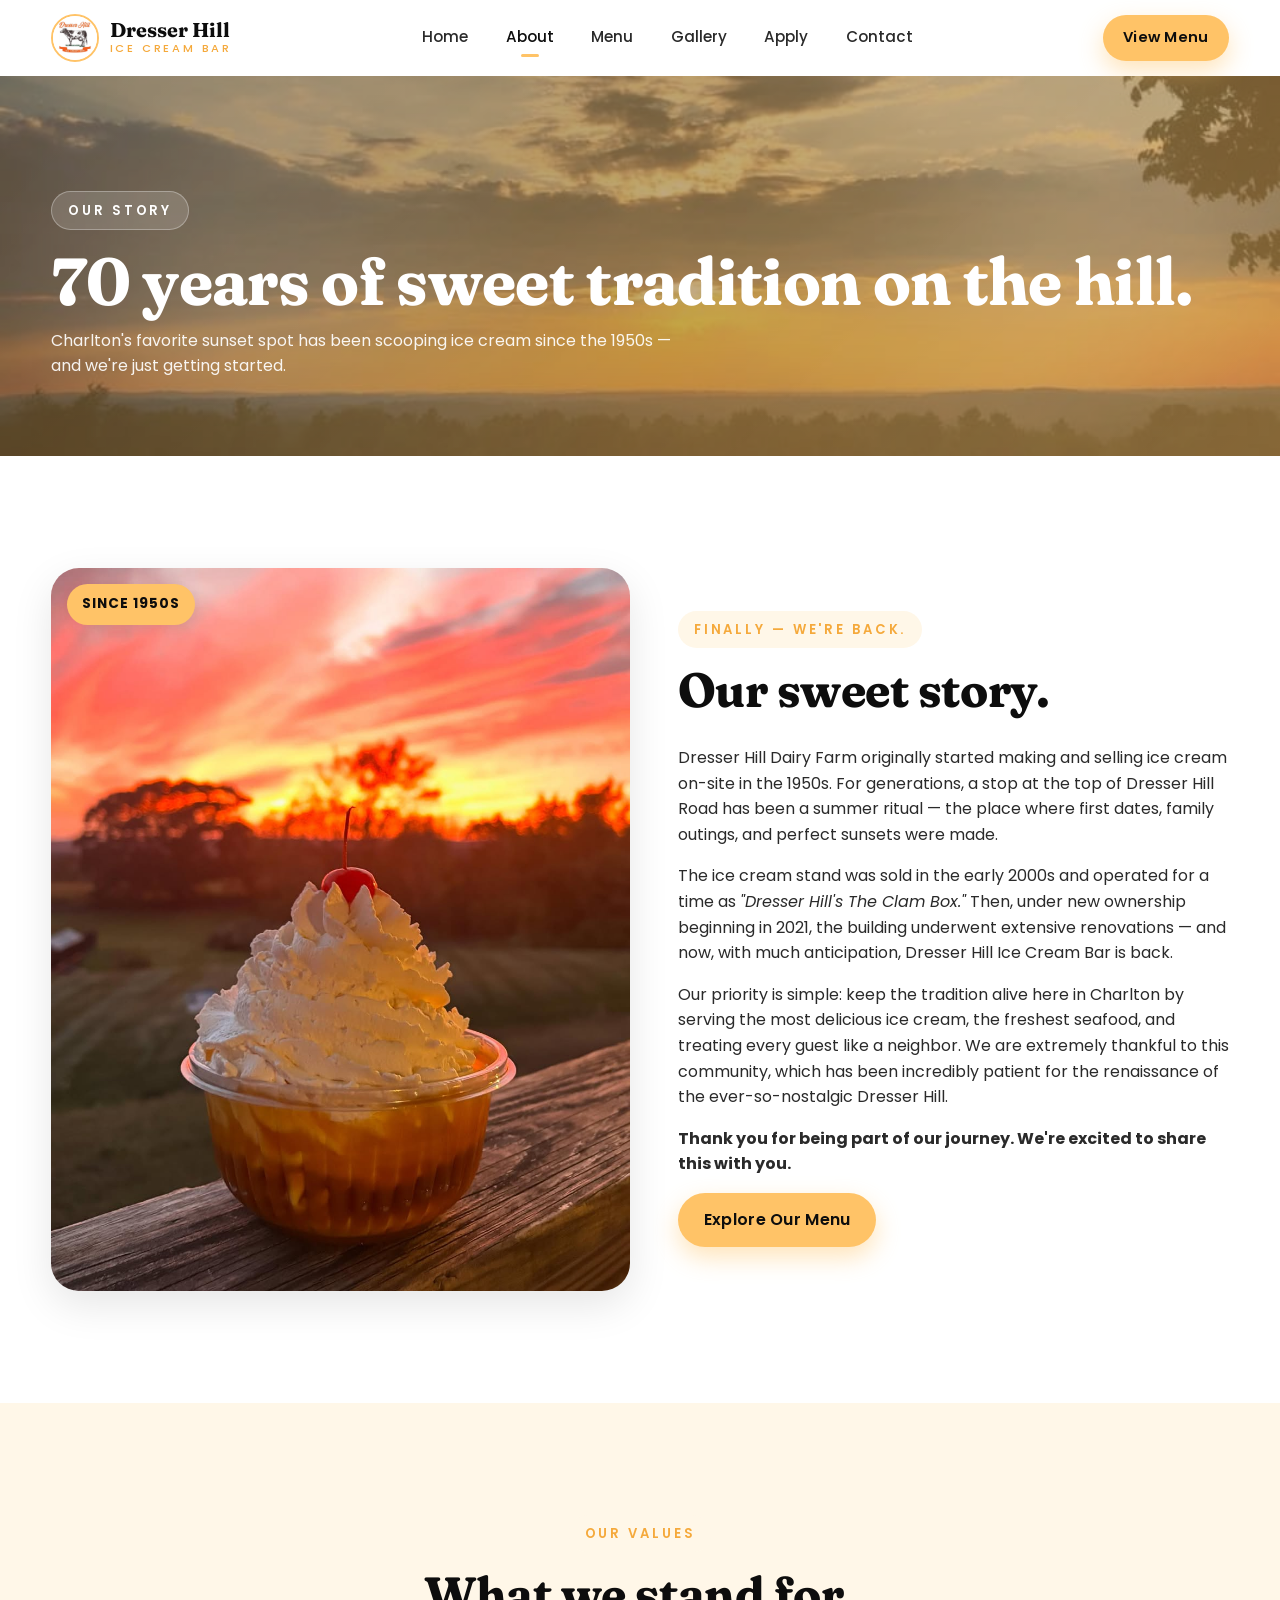
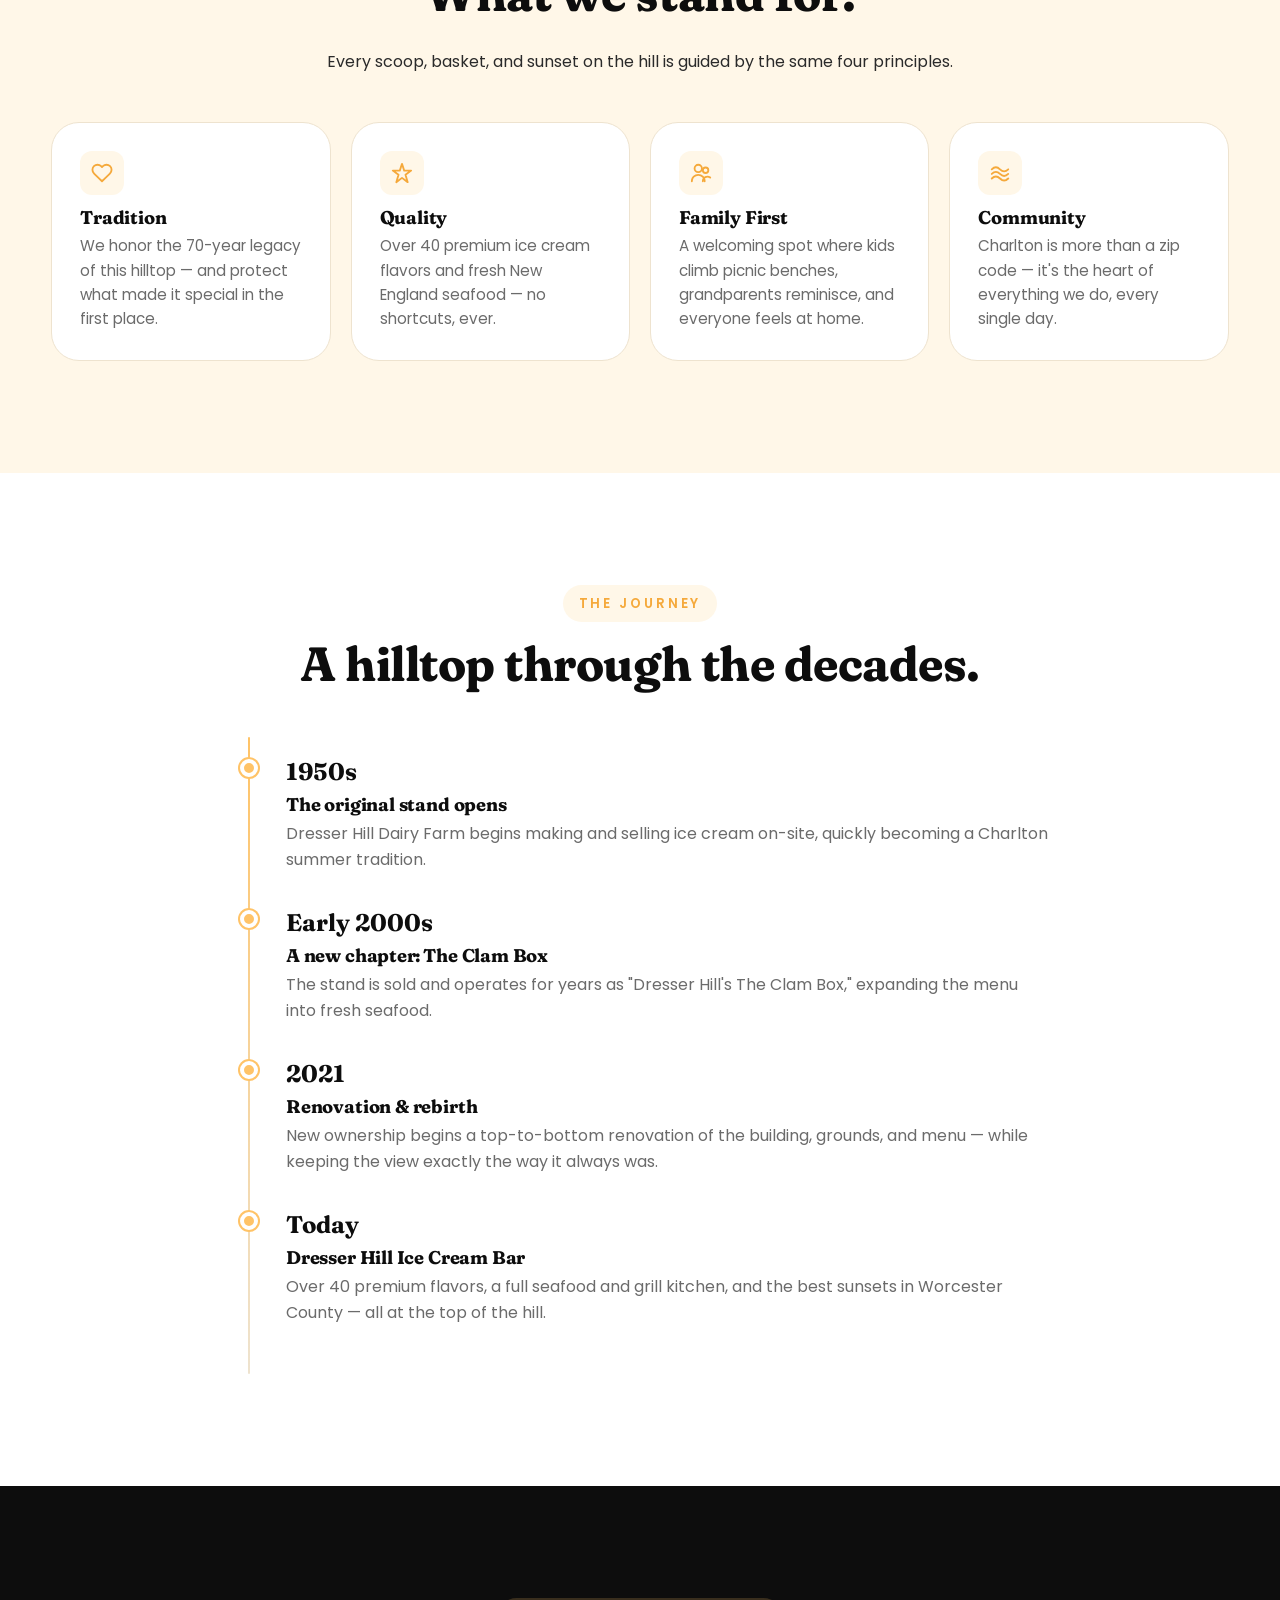
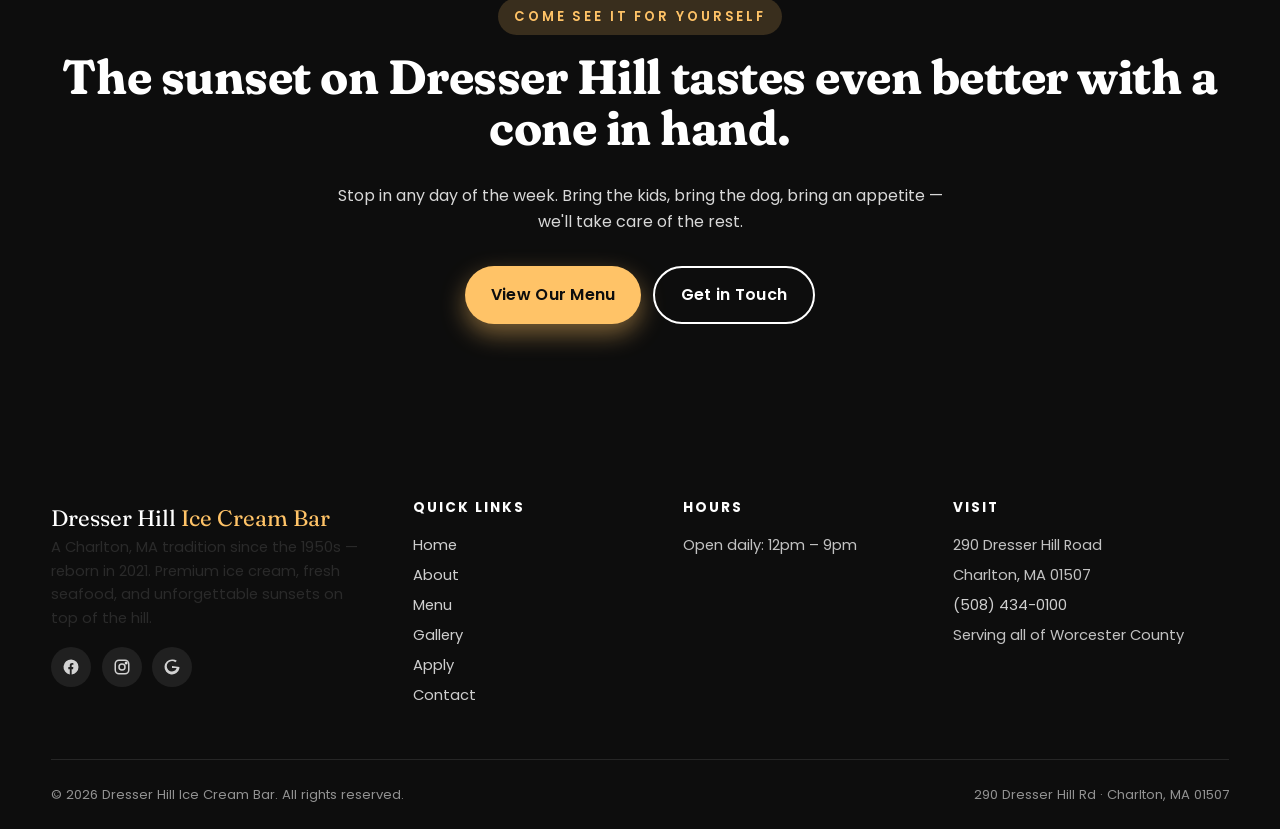
==== commit b79d8756: "update: hours to open daily 12pm–9pm across all pages Replaces the previous Tue–Thu 12–8pm / Fri–Sun" ====
--- a/about.html
+++ b/about.html
@@ -17,7 +17,11 @@
 <link rel="preconnect" href="https://fonts.gstatic.com" crossorigin />
 <link href="https://fonts.googleapis.com/css2?family=Fraunces:ital,opsz,wght,SOFT,WONK@0,9..144,400..800,30..100,0..1;1,9..144,400..700,30..100,0..1&family=Poppins:wght@300;400;500;600;700&display=swap" rel="stylesheet" />
 <link rel="stylesheet" href="css/styles.css" />
-<link rel="icon" href="images/logo.jpg" type="image/jpeg" />
+<link rel="icon" type="image/png" sizes="192x192" href="favicon-192.png" />
+<link rel="icon" type="image/png" sizes="48x48" href="favicon-48.png" />
+<link rel="icon" type="image/png" sizes="32x32" href="favicon-32.png" />
+<link rel="icon" type="image/png" sizes="16x16" href="favicon-16.png" />
+<link rel="apple-touch-icon" sizes="180x180" href="apple-touch-icon.png" />
 
 <script type="application/ld+json">
 {
@@ -195,9 +199,7 @@
       <div>
         <h4>Hours</h4>
         <ul class="footer__list">
-          <li>Tue–Thu: 12–8pm</li>
-          <li>Fri–Sun: 12–9pm</li>
-          <li>Monday: Closed</li>
+          <li>Open daily: 12pm – 9pm</li>
         </ul>
       </div>
       <div>
--- a/css/styles.css
+++ b/css/styles.css
@@ -431,6 +431,11 @@
 .reveal--left.in { transform: translateX(0); }
 .reveal--right { transform: translateX(40px); }
 .reveal--right.in { transform: translateX(0); }
+.locate__map.reveal,
+.contact-map.reveal {
+  opacity: 1;
+  transform: none;
+}
 .reveal[data-stagger="1"] { transition-delay: .1s; }
 .reveal[data-stagger="2"] { transition-delay: .2s; }
 .reveal[data-stagger="3"] { transition-delay: .3s; }
@@ -952,6 +957,8 @@
   grid-template-columns: 1.1fr 1fr;
   gap: 3rem;
   align-items: flex-start;
+  width: 100%;
+  margin-inline: auto;
 }
 @media (max-width: 900px) { .contact-grid { grid-template-columns: 1fr; } }
 
@@ -965,6 +972,7 @@
 .form .row { display: grid; gap: 1rem; grid-template-columns: 1fr 1fr; margin-bottom: 1rem; }
 .form .row--single { grid-template-columns: 1fr; }
 @media (max-width: 600px) { .form .row { grid-template-columns: 1fr; } }
+.form .row > * { min-width: 0; }
 .form label {
   display: block;
   font-size: .82rem;
@@ -975,13 +983,20 @@
   text-transform: uppercase;
 }
 .form input, .form select, .form textarea {
+  display: block;
   width: 100%;
+  max-width: 100%;
+  min-width: 0;
   padding: .85rem 1rem;
   border: 1px solid var(--line);
   border-radius: var(--radius-sm);
   font: inherit;
   background: var(--cream);
   transition: border-color .2s, background .2s, box-shadow .2s;
+}
+.form input[type="date"] {
+  appearance: none;
+  -webkit-appearance: none;
 }
 .form input:focus, .form select:focus, .form textarea:focus {
   outline: 0;
@@ -1001,9 +1016,22 @@
   font-weight: 600;
 }
 .form-success.show { display: block; }
+.form-error {
+  display: none;
+  padding: 1rem;
+  background: #fdecec;
+  color: #8a1f1f;
+  border-radius: var(--radius-sm);
+  margin-top: 1rem;
+  font-weight: 600;
+}
+.form-error.show { display: block; }
 
 /* ---------- Apply page ---------- */
 .apply-wrap { max-width: 760px; margin: 0 auto; }
+.apply-wrap > *,
+.contact-grid > *,
+.why-grid > * { min-width: 0; }
 .apply-disclaimer {
   font-size: .88rem;
   color: var(--soft-ink);
@@ -1293,7 +1321,11 @@
   .svc-grid, .why-grid, .values { grid-template-columns: 1fr; gap: 1rem; }
   .locate { grid-template-columns: 1fr; gap: 1.5rem; }
   .story { grid-template-columns: 1fr; gap: 1.5rem; }
-  .contact-grid { grid-template-columns: 1fr; gap: 1.5rem; }
+  .contact-grid {
+    grid-template-columns: 1fr;
+    gap: 1.5rem;
+    padding-inline: .2rem;
+  }
   .service-block { grid-template-columns: 1fr; gap: 1.25rem; padding: 2rem 0; }
   .service-block:nth-child(even) .service-block__media { order: 0; }
   .flagship { grid-template-columns: 1fr; padding: 1.25rem; gap: 1.25rem; }
@@ -1320,11 +1352,13 @@
     min-height: 48px;
     padding: .9rem 1rem;
   }
+  .form input[type="date"] { overflow: hidden; }
   .form textarea { min-height: 140px; }
-  .form .row, .form .row--single { grid-template-columns: 1fr; gap: .75rem; }
+  .form .row, .form .row--single { grid-template-columns: 1fr; gap: .75rem; margin-bottom: .9rem; }
 
   /* Contact panel */
-  .contact-panel { padding: 1.5rem; }
+  .contact-grid > * { width: 100%; max-width: 100%; margin-inline: auto; }
+  .contact-panel { width: 100%; max-width: 100%; padding: 1.5rem; }
   .contact-panel .info-row { padding: .6rem 0; gap: .7rem; }
   .contact-map-below { padding-top: 2.25rem; }
 
@@ -1402,6 +1436,9 @@
 }
 
 @media (max-width: 420px) {
+  .form { padding: 1.25rem; }
+  .contact-panel { padding: 1.25rem; }
+  .why-card { padding: 1.35rem 1.1rem; }
   .hero__meta { gap: .8rem 1.2rem; }
   .hero__cta { flex-direction: column; width: 100%; }
   .hero__cta .btn { width: 100%; }
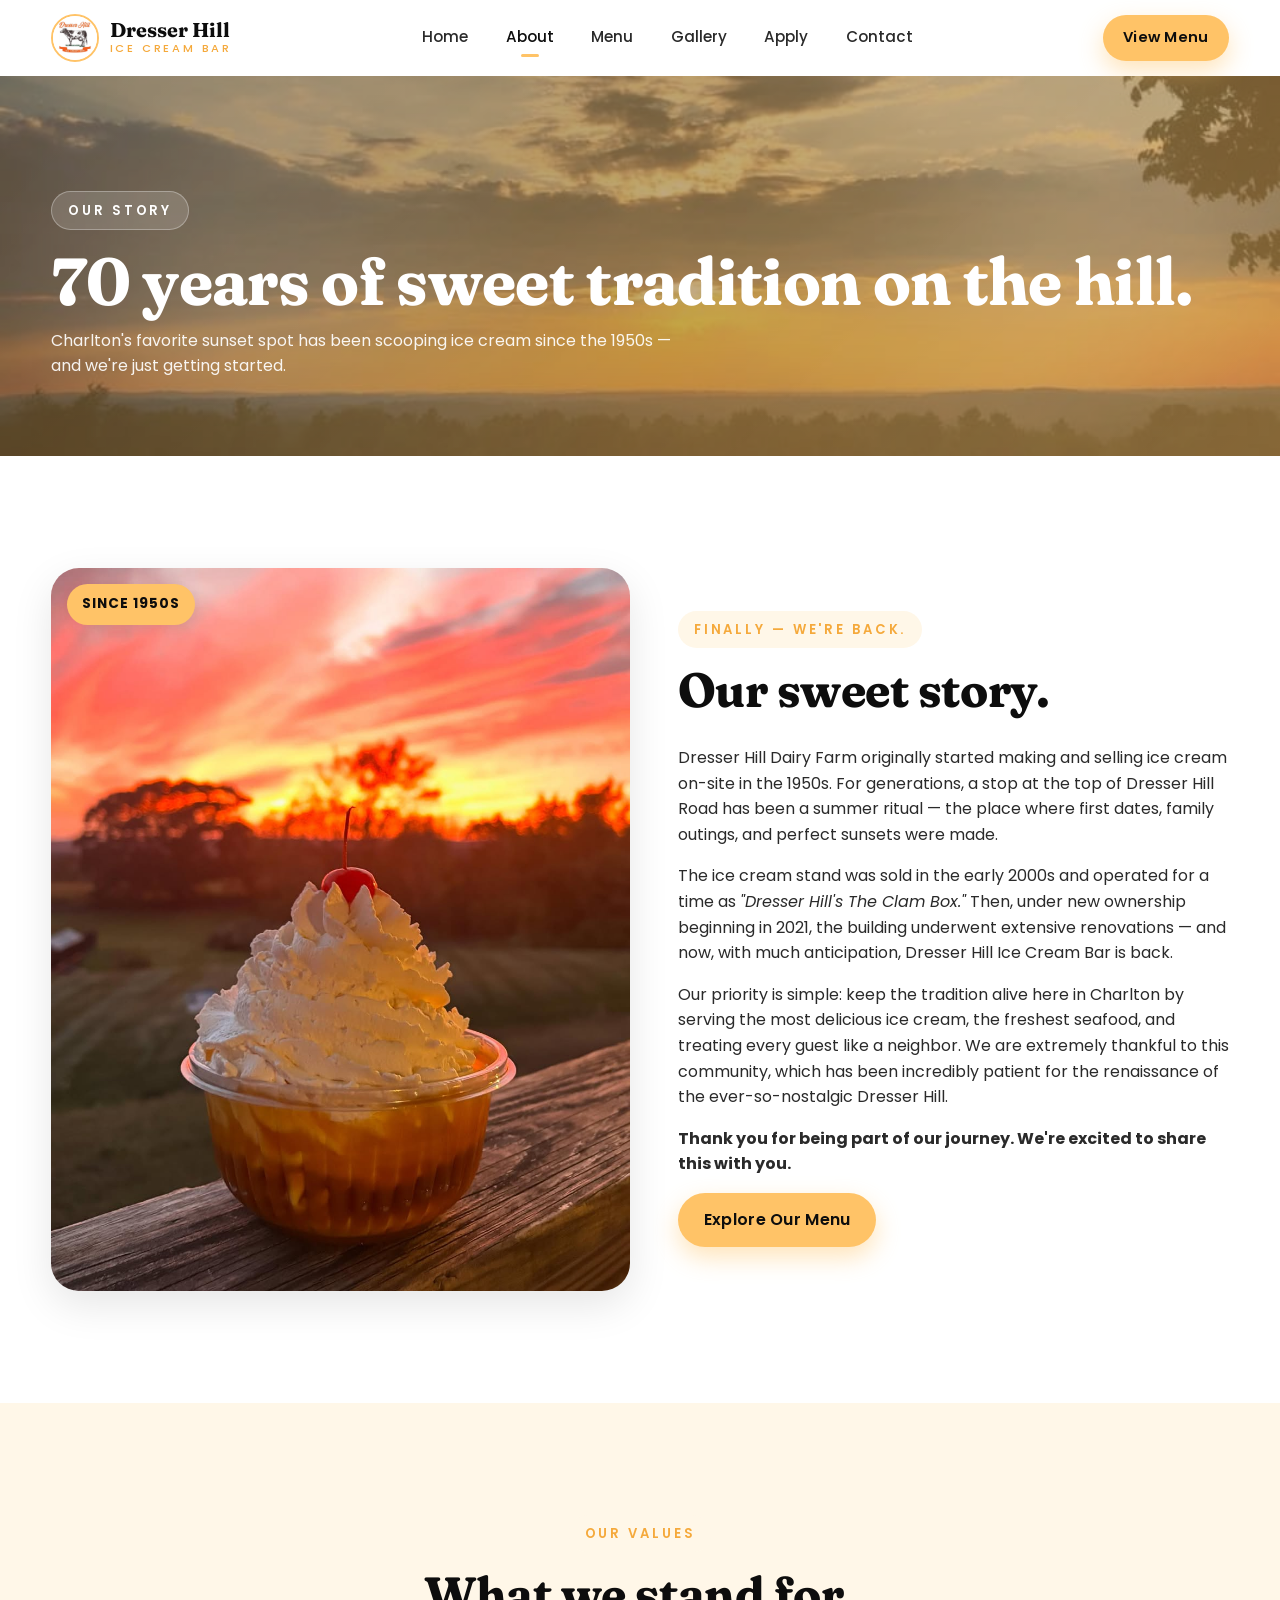
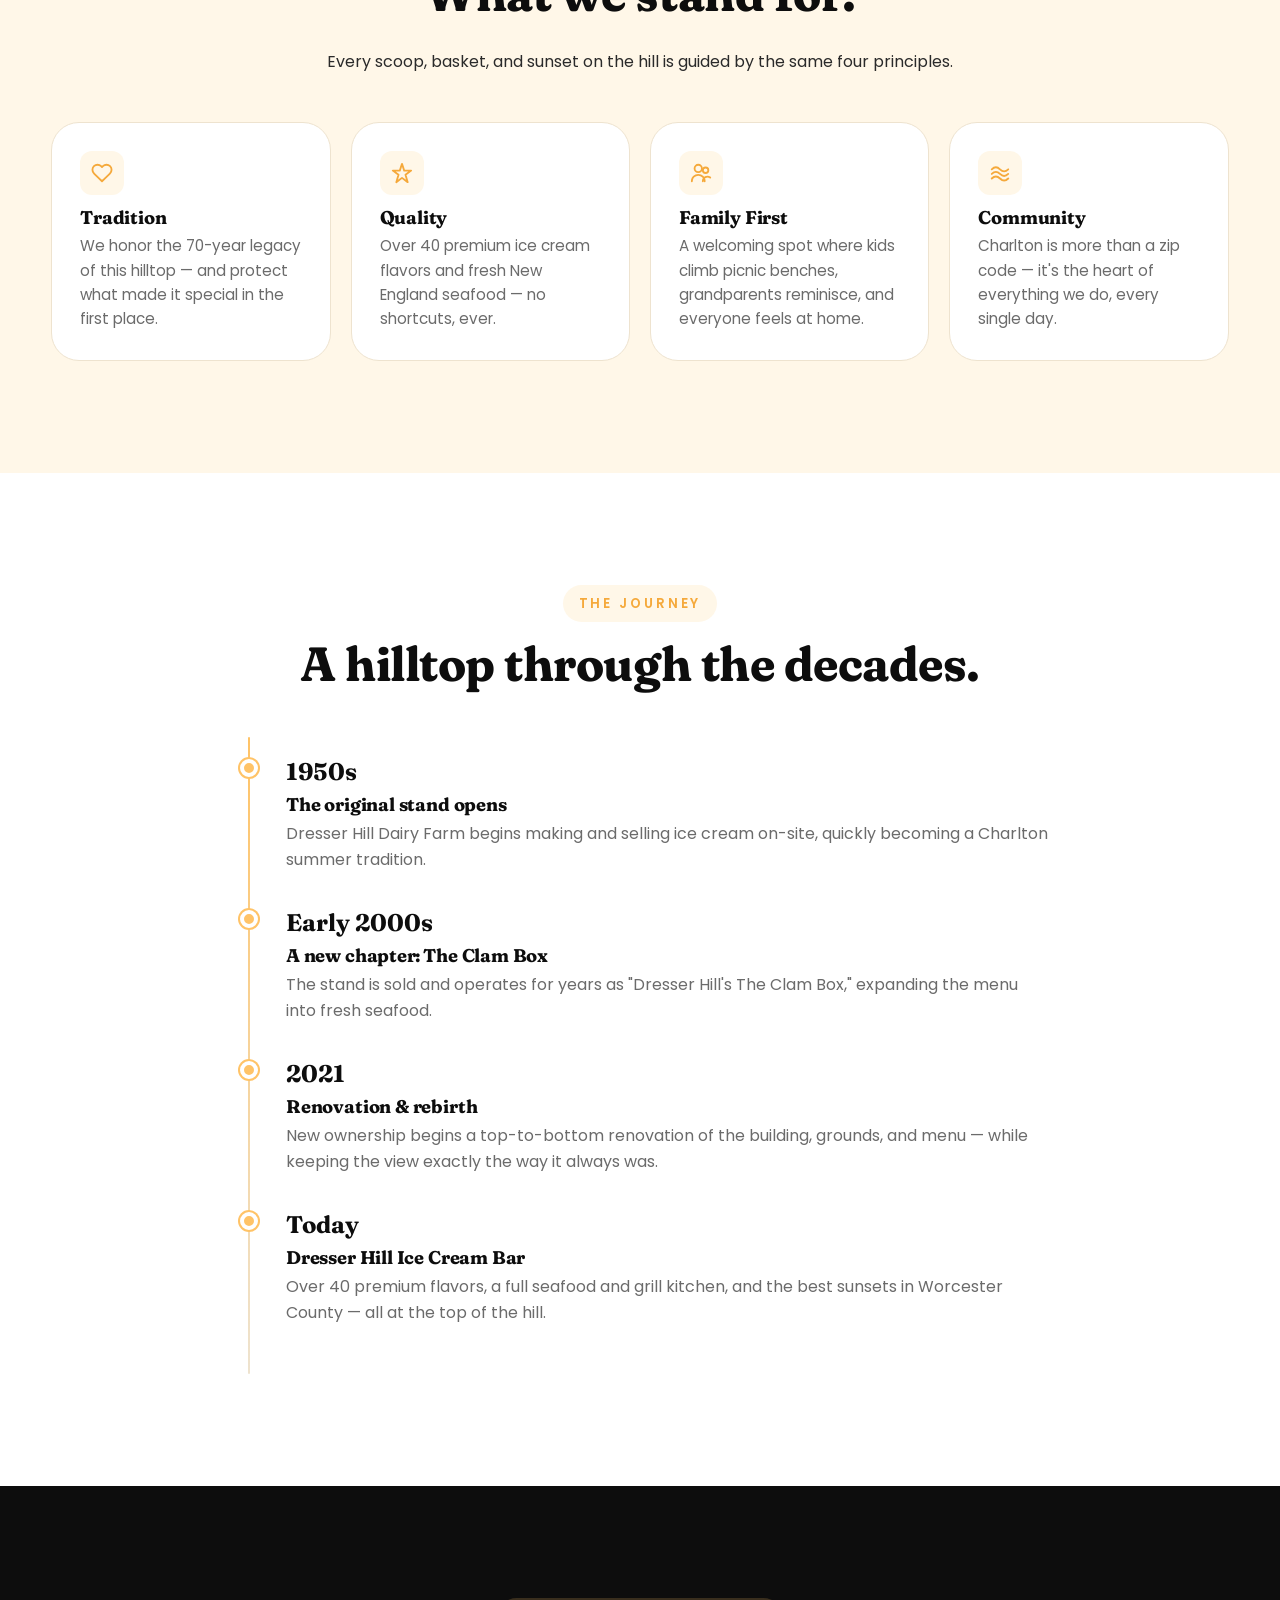
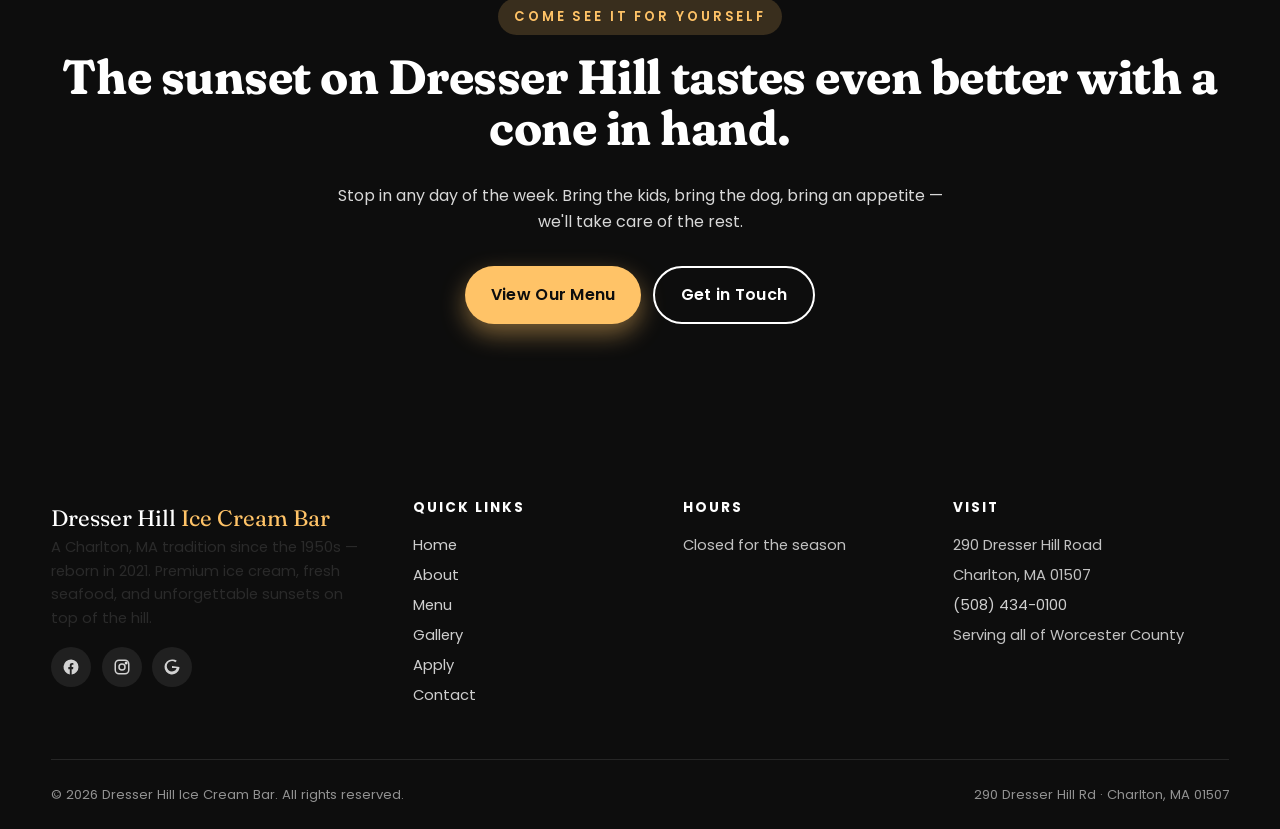
==== commit 0ee08067: "Update site hours to closed for the season" ====
--- a/about.html
+++ b/about.html
@@ -199,7 +199,7 @@
       <div>
         <h4>Hours</h4>
         <ul class="footer__list">
-          <li>Open daily: 12pm – 9pm</li>
+          <li>Closed for the season</li>
         </ul>
       </div>
       <div>
